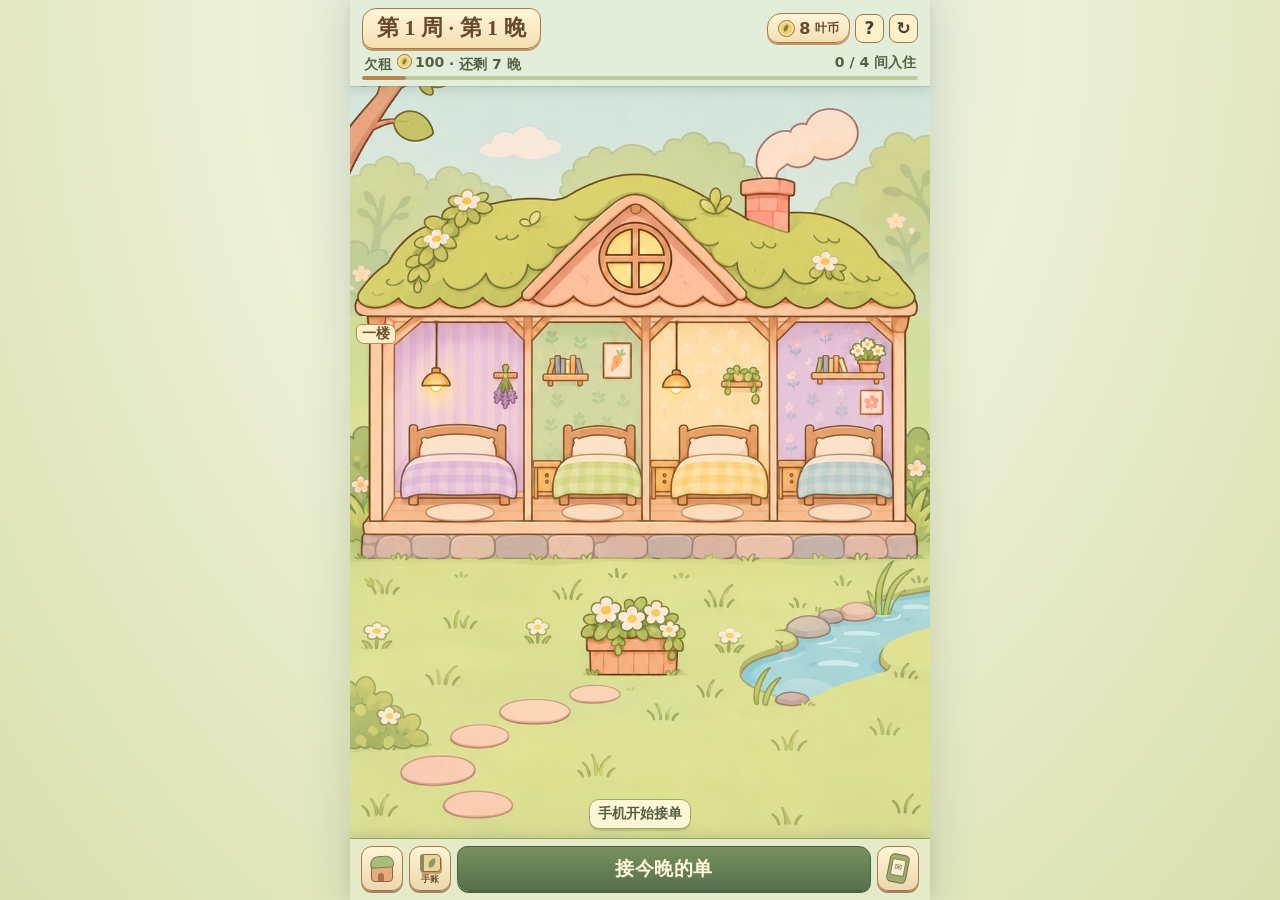
==== creek-inn/index.html @ f90b3cbb "Add playable Creek Inn to the game portfolio" ====
<!doctype html>
<html lang="zh-CN">
<head>
<meta charset="utf-8">
<meta name="viewport" content="width=device-width, initial-scale=1, viewport-fit=cover">
<meta name="theme-color" content="#e8edce">
<title>溪湾旅栈试玩</title>
<link rel="stylesheet" href="./inn.css">
<script src="./inn.js" defer></script>
</head>
<body>
<main id="game" class="game" aria-label="溪湾旅栈">
  <header class="hud">
    <div class="hud-main">
      <strong class="day" id="day"></strong>
      <div class="wallet" aria-label="钱包"><i class="leaf-coin" aria-hidden="true"></i><output id="wallet">0</output><small>叶币</small></div>
      <button class="mini-button" id="helpButton" aria-label="怎么玩">?</button>
      <button class="mini-button" id="restartButton" aria-label="新开一局">↻</button>
    </div>
    <div class="hud-strip">
      <span id="rent"></span>
      <span id="guests"></span>
    </div>
    <div class="rent-progress" role="progressbar" id="rentProgress" aria-label="本周房租进度"><i></i></div>
  </header>

  <div class="world">
    <div class="roof">
      <img src="./assets/cutaway/roof.jpg" alt="" draggable="false">
      <button class="wood expand-button" id="expandButton" hidden>扩建上一层</button>
    </div>
    <div id="floors" class="floors" aria-label="旅馆客房"></div>
    <div class="yard" aria-label="旅馆门前">
      <div class="queue" id="queue"></div>
      <div class="yard-status">
        <span id="leaving"></span>
        <button id="trailPrompt" class="trail-prompt" hidden></button>
      </div>
    </div>
  </div>

  <div class="dock">
    <section id="guestCard" class="guest-card" aria-labelledby="guestName" hidden>
      <div class="guest-card-head"><h2 id="guestName"></h2><span id="guestStay"></span><button id="guestClose" class="mini-button" aria-label="关闭住客信息">×</button></div>
      <ul id="guestRules" class="guest-rules" aria-label="住客本领"></ul>
      <p id="renewEffect" hidden></p>
      <div id="renewForecast" class="renew-forecast" hidden></div>
      <button class="wood" id="renew" hidden></button>
    </section>
    <div class="dock-actions">
      <button id="buildingButton" class="tool-button" aria-label="扩建旅馆"><span aria-hidden="true" class="house-icon"></span></button>
      <button id="journalButton" class="tool-button journal-entry" aria-label="旅客手账"><span aria-hidden="true" class="journal-icon"></span><small>手账</small></button>
      <button id="settle" class="wood primary settle"><span id="settleText">结算今晚</span><small id="expected"></small></button>
      <button id="phoneButton" class="tool-button" aria-label="打开手机"><span aria-hidden="true" class="phone-icon"></span></button>
    </div>
  </div>
  <div class="toast" id="toast" role="status" hidden></div>
</main>

<dialog id="phone" class="phone" aria-labelledby="phoneTitle">
  <img src="./assets/phone-frame.png" class="phone-frame" alt="" draggable="false">
  <div class="phone-screen">
    <header class="phone-head">
      <h2 id="phoneTitle">旅馆预约</h2>
      <button class="mini-button" id="phoneClose" aria-label="关闭手机">×</button>
    </header>
    <div class="order-summary"><p id="phoneForecast"></p><p id="phoneStay" hidden></p></div>
    <details class="phone-earnings" id="phoneEarnings" hidden>
      <summary><strong>今晚到账</strong><span id="phoneEarned"></span></summary>
      <ul id="phonePayouts" class="entries"></ul>
    </details>
    <div class="order-buttons" id="orderList"></div>
    <footer class="phone-foot">
      <p id="phoneEstimate" class="phone-estimate" role="status" hidden></p>
      <p id="phoneNote"></p>
      <button class="wood primary" id="phoneDone"></button>
    </footer>
  </div>
</dialog>

<dialog id="journal" class="paper journal" aria-labelledby="journalTitle">
  <div class="paper-inner">
    <h2 id="journalTitle">旅客手账</h2>
    <p id="journalEmpty">旅途中遇到的小故事，都会记在这里。</p>
    <ol id="journalPages" class="journal-pages" hidden></ol>
    <section id="birdGift" class="bird-gift" hidden aria-labelledby="birdGiftTitle">
      <h3 id="birdGiftTitle">候鸟周 · 迎宾香包</h3>
      <p id="birdGiftNote"></p>
      <button id="makeSachet" class="wood" type="button">缝一份迎宾香包</button>
    </section>
    <div class="dialog-actions"><form method="dialog"><button class="wood primary">回到旅馆</button></form></div>
  </div>
</dialog>

<dialog id="receipt" class="paper" aria-labelledby="receiptTitle">
  <div class="receipt-layout">
    <header class="receipt-head">
      <div class="receipt-heading"><h2 id="receiptTitle"></h2><p id="receiptIntro"></p></div>
      <div class="receipt-hero">
        <div class="receipt-coins" aria-hidden="true"><i class="leaf-coin"></i><i class="leaf-coin"></i><i class="leaf-coin"></i></div>
        <div class="receipt-earned"><span>今晚实收</span><p id="receiptTotal"></p></div>
        <div class="receipt-wallet"><span>钱包余额</span><p id="receiptWallet"></p></div>
      </div>
    </header>
    <div class="receipt-body">
      <section aria-labelledby="roomReceiptTitle">
        <h3 id="roomReceiptTitle">房费与小费</h3>
        <ul id="entries" class="entries"></ul>
      </section>
      <section id="receiptStories" hidden aria-labelledby="receiptStoriesTitle">
        <h3 id="receiptStoriesTitle">手账新记录</h3>
        <ol id="storyEntries" class="journal-pages"></ol>
      </section>
    </div>
    <footer class="receipt-foot">
      <p id="receiptNote"></p>
      <div class="dialog-actions">
        <button class="wood" id="receiptExpand" hidden></button>
        <button class="wood" id="receiptJournal" hidden>看旅客手账</button>
        <button class="wood primary" id="receiptNext"></button>
      </div>
    </footer>
  </div>
</dialog>

<dialog id="build" class="paper" aria-labelledby="buildTitle">
  <div class="paper-inner">
    <h2 id="buildTitle">旅馆布置与扩建</h2>
    <section class="build-section" aria-labelledby="viewRoomTitle">
      <div class="build-preview"><span aria-hidden="true" class="view-icon"></span><h3 id="viewRoomTitle">布置观景房</h3></div>
      <p id="viewRoomStatus"></p>
      <div id="viewRoomPicker" class="view-room-picker">
        <label for="viewRoomSelect">选择客房</label>
        <select id="viewRoomSelect"></select>
      </div>
      <button class="wood" id="viewRoomConfirm"></button>
    </section>
    <section class="build-section" aria-labelledby="buildFloors">
      <div class="build-preview"><span aria-hidden="true" class="house-icon"></span><h3 id="buildFloors"></h3></div>
      <p id="buildRule"></p>
      <p id="buildRent"></p>
      <button class="wood" id="buildConfirm"></button>
    </section>
    <div class="dialog-actions">
      <form method="dialog"><button class="wood primary">回到旅馆</button></form>
    </div>
  </div>
</dialog>

<dialog id="help" class="paper" aria-labelledby="helpTitle">
  <div class="paper-inner">
    <h2 id="helpTitle">开店指南</h2>
    <ol>
      <li>在手机挑选订单。确认后，客人会从门口自动入住。</li>
      <li>点动物看本领。每天可请一位到期的客人多留一晚，每位客人只能续住一次。续住会延后退房奖励，也会占一间房。</li>
      <li>结算后查看明晚订单，关手机就进入下一天。每七晚交房租，交清后可以扩建。新增楼层从可接客的第一晚起，每层每晚多收 5 叶币。</li>
    </ol>
    <div class="dialog-actions"><form method="dialog"><button class="wood primary">回到旅馆</button></form></div>
  </div>
</dialog>

<dialog id="restart" class="paper" aria-labelledby="restartTitle">
  <div class="paper-inner">
    <h2 id="restartTitle">新开一局？</h2>
    <p>会从第一周的四间房重新开始。</p>
    <div class="dialog-actions">
      <form method="dialog"><button class="wood">继续这一局</button></form>
      <button class="wood primary" id="restartConfirm">重新开张</button>
    </div>
  </div>
</dialog>
</body>
</html>
---- creek-inn/inn.css ----
:root {
  color-scheme: light;
  --ink:#483b30;
  --cream:#fff5d8;
  --paper:#fff7e4;
  --edge:#ab7846;
  --olive:#506343;
  --serif:"Songti SC","STSong","Noto Serif CJK SC",serif;
  font-family:"PingFang SC","Microsoft YaHei",system-ui,sans-serif;
  color:var(--ink);
  background:#ebeccf;
}
* { box-sizing:border-box; }
body { margin:0; background:radial-gradient(ellipse at top,#dcebed 5%,#edf0d5 44%,#d9dfae 100%); }
[hidden] { display:none !important; }
h2,p { margin:0; }
button { color:inherit; font:inherit; cursor:pointer; touch-action:manipulation; }
button:disabled { cursor:default; }
button:focus-visible { outline:3px solid #a55b40; outline-offset:2px; }
img { display:block; user-select:none; }
.game {
  position:relative; isolation:isolate; container-type:inline-size;
  width:min(100%,580px); min-height:100dvh; margin:auto; background:#dce7c4;
  display:flex; flex-direction:column;
  box-shadow:0 0 44px #46563232;
}
.hud {
  position:sticky; z-index:8; top:0;
  padding:max(8px,env(safe-area-inset-top)) 12px 6px; background:#e2eedbf5;
  box-shadow:0 1px #78947759,0 5px 9px #52674a23; backdrop-filter:blur(8px);
}
.hud-main { display:flex; justify-content:space-between; gap:5px; align-items:center; }
.day,.wallet {
  border:1.5px solid var(--edge); border-radius:14px 11px 14px 11px; padding:.28em .64em;
  background:linear-gradient(#fff6d9,#f5dfb2); box-shadow:0 2px #c19862;
  white-space:nowrap; color:#68492c;
}
.day { font:900 clamp(14px,4.2cqw,22px)/1.2 var(--serif); }
.wallet { display:inline-flex; align-items:center; gap:.27em; font-weight:800; margin-left:auto; font-variant-numeric:tabular-nums; }
.wallet small { font-size:.72em; }
.leaf-coin { display:inline-block; flex:none; width:1.05em; height:1.05em; border:1px solid #a6742c; border-radius:50%; background:#f4cb69; box-shadow:inset 0 0 0 2px #f9e1a4; position:relative; }
.leaf-coin::after { content:""; position:absolute; inset:29%; border-radius:100% 10%; background:#6f874c; rotate:-18deg; }
.mini-button {
  display:grid; place-items:center; width:29px; min-height:29px; padding:0; border:1px solid #9c784f; border-radius:8px;
  background:#fff0ca; font-size:17px; font-weight:800;
}
.hud-strip { display:flex; justify-content:space-between; flex-wrap:wrap; gap:2px 6px; padding:5px 2px 2px; font-size:clamp(10px,3.1cqw,14px); color:#526344; font-weight:680; }
.hud-strip .urgent { color:#a14c34; }
.rent-progress { height:4px; border-radius:3px; background:#becb9e; overflow:hidden; }
.rent-progress i { display:block; height:100%; border-radius:inherit; background:#b88651; transition:width .23s; }
.rent-progress.met i { background:#73925d; }

.world { position:relative; flex:1; display:flex; flex-direction:column; background:#dfeacb; }
.roof { position:relative; }
.roof img,.floor img.floor-art { width:100%; }
.floor { position:relative; scroll-margin:92px 0 95px; }
.floor.new { animation:new-floor .75s ease-out; }
@keyframes new-floor { from { opacity:.35; transform:translateY(14px) scale(.98); } }
.floor-tag {
  position:absolute; z-index:3; top:3.7%; left:1.1%; display:inline-flex; gap:3px; align-items:center; pointer-events:none;
  border:1px solid #b78c5d; border-radius:5px 8px 5px 8px; padding:1px 5px; color:#6d5131;
  background:#fff0ca; font:800 clamp(10px,2.8cqw,14px)/1.18 var(--serif);
}
.floor-tag b { font:750 .82em/1.1 system-ui,sans-serif; color:#965938; }
.floor-rooms {
  position:absolute; inset:1.2% 5.4% 6.55% 4.15%; display:grid;
  grid-template-columns:minmax(0,238fr) minmax(0,201fr) minmax(0,200fr) minmax(0,212fr);
}
.ground-floor .floor-rooms {
  inset:1.2% 5.4% .65% 4.75%;
  grid-template-columns:minmax(0,243fr) minmax(0,193fr) minmax(0,206fr) minmax(0,204fr);
}
.room {
  position:relative; display:grid; align-items:end; min-width:0; border:0; background:transparent;
  padding:0; isolation:isolate; border-radius:9px; min-height:0;
}
button.room:hover .pet-pose { filter:brightness(1.045) drop-shadow(0 2px 1px #573f2d46); }
button.room[aria-pressed="true"] { z-index:4; box-shadow:inset 0 0 0 2px #f9d760,0 0 0 1px #ac7543; }
.animal {
  position:absolute; left:4%; bottom:5%; width:92%; height:65%; object-fit:contain; object-position:center bottom;
  pointer-events:none; filter:drop-shadow(0 2px 1px #573f2d31); transform-origin:center bottom;
}
.animal-stage {
  position:absolute; z-index:1; inset:31% 4% 0; overflow:hidden; contain:paint; pointer-events:none;
  --east:1; --west:-1; --step:.42s; --rise:0px;
}
.animal-stage[data-kind="duck"] { --east:-1; --west:1; }
.animal-stage.flyer { --rise:clamp(12px,4cqw,23px); }
.animal-stage:is([data-kind="bee"],[data-kind="butterfly"],[data-kind="firefly"]) { --step:.32s; }
.pet-track {
  position:absolute; inset:0; transform:translateX(21%);
}
.pet-turn {
  position:absolute; left:5%; bottom:calc(1px + var(--rise)); width:50%; height:calc(89% - var(--rise)); transform-origin:center bottom;
}
.pet-shadow {
  position:absolute; left:11%; bottom:0; width:38%; height:clamp(4px,1.5cqw,9px); border-radius:50%;
  background:radial-gradient(ellipse,#8959366b,transparent 72%);
}
.flyer .pet-shadow { opacity:.54; scale:.86 1; }
.pet-turn[data-facing="east"] { scale:var(--east) 1; }
.pet-turn[data-facing="west"] { scale:var(--west) 1; }
.pet-idle,.pet-walk { position:absolute; inset:0; transform-origin:center bottom; }
.pet-idle { animation:breathing 2.7s ease-in-out infinite; }
.flyer .pet-idle { animation:hover-idle 1.9s ease-in-out infinite; }
.pet-walk { visibility:hidden; }
.walking .pet-idle { opacity:0; }
.walking .pet-walk { visibility:visible; animation:footstep var(--step) ease-in-out infinite; }
.flyer.walking .pet-walk { animation:wing-beat var(--step) ease-in-out infinite; }
.pet-walk.bird-gait {
  inset:auto 0 0; width:100%; aspect-ratio:4/5;
  --gait:.62s; --stride:clamp(3px,1.05cqw,7px); --lift:clamp(3px,1.08cqw,6px);
  --front:var(--stride); --back:calc(-1 * var(--stride));
}
.bird-gait.duck-gait {
  --stride:clamp(2px,.8cqw,5px);
  --front:calc(-1 * var(--stride)); --back:var(--stride);
  --far-hip:32%; --near-hip:67%; --leg-width:23%; --leg-height:19%; --body-base:13%;
}
.bird-gait.heron-gait {
  --gait:.68s; --far-hip:42%; --near-hip:60%; --leg-width:26%; --leg-height:28%; --body-base:19%;
}
.walking .bird-gait { animation:none; }
.bird-torso {
  position:absolute; z-index:2; left:0; bottom:var(--body-base); width:100%; height:calc(100% - var(--body-base));
  object-fit:contain; object-position:center bottom; filter:drop-shadow(0 1px 1px #573f2d25);
}
.bird-leg {
  position:absolute; z-index:1; left:var(--hip); bottom:0;
  width:var(--leg-width); height:var(--leg-height); margin-left:calc(-.5 * var(--leg-width));
  transform-origin:center bottom;
}
.bird-leg.far { --hip:var(--far-hip); filter:brightness(.89) saturate(.85); }
.bird-leg.near { --hip:var(--near-hip); }
.bird-shin,.bird-foot { position:absolute; display:block; border:1px solid #8b552a; background:#f4b957; }
.bird-shin { left:34%; bottom:25%; width:39%; height:71%; border-radius:30%; }
.bird-foot { bottom:0; left:0; width:100%; height:69%; border-radius:51% 38% 49% 48%; }
.duck-gait .bird-foot { rotate:-9deg; box-shadow:inset 1px 1px #ffd078; }
.heron-gait .bird-shin {
  left:45%; bottom:13%; width:24%; min-width:1.5px; height:90%; border-color:#67432f; background:#9c6b4b; transform:skewX(-7deg);
}
.heron-gait .bird-foot {
  left:26%; width:75%; height:23%; background:#956443; border-color:#67432f;
  border-radius:80% 40% 42% 43%; box-shadow:inset 1px 0 #be8a63;
}
.walking .bird-leg { animation:bird-step var(--gait) linear infinite; }
.walking .bird-leg.far { animation-delay:calc(-.5 * var(--gait)); }
.walking .bird-torso { animation:bird-bob calc(.5 * var(--gait)) ease-in-out infinite; }
@keyframes bird-step {
  0%,100% { translate:var(--front) 0; }
  55% { translate:var(--back) 0; }
  68% { translate:var(--back) calc(-.7 * var(--lift)); }
  80% { translate:0 calc(-1 * var(--lift)); }
  94% { translate:var(--front) calc(-.3 * var(--lift)); }
}
@keyframes bird-bob {
  0%,100% { transform:translateY(.35px) rotate(-1deg); }
  50% { transform:translateY(-.7px) rotate(1deg); }
}
.pet-pose {
  position:absolute; inset:0; width:100%; height:100%; object-fit:contain; object-position:center bottom;
  filter:drop-shadow(0 2px 1px #573f2d35);
}
.pose-b { opacity:0; }
.walking .pose-a { animation:step-a var(--step) steps(1,end) infinite; }
.walking .pose-b { animation:step-b var(--step) steps(1,end) infinite; }
@keyframes breathing {
  0%,100% { transform:scale(1,.98); }
  48% { transform:rotate(1.6deg) scale(.97,1.05); }
}
@keyframes footstep {
  0%,100% { transform:scale(1,.98) rotate(-2deg); }
  25%,75% { transform:scale(.98,1.04) rotate(1.5deg); }
  50% { transform:scale(1.01,.99) rotate(2deg); }
}
@keyframes hover-idle {
  0%,100% { transform:translateY(1px) scale(1,.98); }
  45% { transform:translateY(-5px) rotate(2deg); }
}
@keyframes wing-beat {
  0%,100% { transform:translateY(2px) rotate(-2deg); }
  50% { transform:translateY(-4px) rotate(2deg) scale(.98,1.04); }
}
@keyframes step-a { 0%,100% { opacity:1; } 50% { opacity:0; } }
@keyframes step-b { 0%,100% { opacity:0; } 50% { opacity:1; } }
.badge {
  position:absolute; top:14%; left:50%; translate:-50% 0; z-index:1;
  border:1px solid #c29c68; border-radius:9px; padding:.16em .42em; background:#fff4d5;
  color:#5e472f; font-size:clamp(8px,2.5cqw,13px); font-weight:720; white-space:nowrap;
}
.badge.leaving { background:#ffdfaa; color:#8b512e; border-color:#bd9059; }
.badge.renewed { background:#e4ecc4; border-color:#94a66d; color:#476148; }
.wish {
  position:absolute; bottom:83%; left:50%; translate:-50% 0; z-index:3;
  max-width:min(160%,125px); width:max-content; margin:0; padding:4px 6px;
  border:1px solid #ad824e; border-radius:8px; color:#5d4a34; background:#fff6d9;
  box-shadow:0 2px #be99648a; text-align:center; font-size:clamp(8px,2.65cqw,13px); font-weight:740;
}
.room:first-child .wish { translate:-35% 0; }
.room:last-child .wish { translate:-65% 0; }
.wish::after { content:""; position:absolute; left:48%; bottom:-4px; width:6px; height:6px; background:inherit; border-right:1px solid #ad824e; border-bottom:1px solid #ad824e; rotate:45deg; }
.expand-button { position:absolute; bottom:7%; right:5%; z-index:2; background:#e9efc2 !important; }
.yard {
  position:relative; display:flex; align-items:center; justify-content:flex-end; flex-direction:column;
  flex:1; min-height:max(158px,41cqw); padding:34px 5% 9px;
  background:#dce5b9 url("./assets/cutaway/yard.jpg") center top/100% 100% no-repeat;
}
.queue { display:grid; grid-template-columns:repeat(4,minmax(0,1fr)); gap:1px; width:min(85%,410px); min-height:15px; align-content:end; margin-right:auto; }
.waiter { position:relative; min-width:0; border:0; padding:0; background:transparent; height:clamp(51px,14cqw,85px); border-radius:8px; z-index:2; }
.waiter[aria-pressed="true"] { z-index:3; background:#fff2bc4d; }
.waiter .animal { height:87%; left:5%; bottom:14%; width:90%; }
.waiter .wish { bottom:94%; max-width:min(160%,125px); }
.queue-name {
  position:absolute; bottom:0; left:50%; translate:-50% 0; background:#fff5d6f2;
  padding:1px 4px; border-radius:5px; white-space:nowrap; font-size:clamp(8px,2.3cqw,12px); line-height:1.2; color:#5d5237;
}
.yard-status {
  display:flex; align-items:center; justify-content:center; flex-wrap:wrap; gap:.2em .55em; padding:.36em .58em;
  color:#526041; background:#fff7daf5; border:1px solid #a2a666; border-radius:10px; box-shadow:0 2px #7b8a5c4a;
  font-size:clamp(10px,2.9cqw,14px); font-weight:630; white-space:nowrap;
}
.dock {
  position:sticky; z-index:7; bottom:0; margin-top:auto;
  padding:7px 11px max(9px,env(safe-area-inset-bottom));
  background:#e5ebc8f5; border-top:1px solid #93a267;
  box-shadow:0 -4px 11px #53634b24; backdrop-filter:blur(8px);
}
.dock-actions { display:grid; grid-template-columns:42px 42px minmax(0,1fr) 42px; gap:6px; align-items:stretch; }
.wood {
  border:1.5px solid #a27545; border-radius:10px 12px 10px 12px; padding:.37em .61em;
  background:linear-gradient(#fff3d0,#eed1a1); box-shadow:0 2px #c29a64;
  color:#644629; font-size:clamp(11px,3.35cqw,16px); font-weight:780;
}
.wood:enabled:hover,.mini-button:enabled:hover { filter:brightness(1.055); }
.wood:disabled { opacity:.62; box-shadow:none; }
.wood.primary { color:#fff8dc; border-color:#4a613e; background:linear-gradient(#78915d,#56724d); box-shadow:0 2px #4b6443; }
.settle { min-height:45px; display:grid; place-content:center; font-family:var(--serif); font-size:clamp(14px,4.2cqw,19px); letter-spacing:.03em; }
.settle small { font:700 clamp(9px,2.7cqw,12px) / 1.28 system-ui,sans-serif; }
.tool-button {
  display:grid; place-items:center; min-height:42px; background:linear-gradient(#fff5d6,#eed7ad); border:1.5px solid #a47c54; border-radius:11px;
  box-shadow:0 2px #a68057;
}
.phone-icon { position:relative; width:20px; height:29px; border:1.7px solid #6d7545; border-radius:5px; background:#9fac6d; rotate:11deg; }
.phone-icon::before { content:""; position:absolute; inset:4px 2px 6px; border:1px solid #7b8452; border-radius:2px; background:#faf0d0; }
.phone-icon::after { content:"✉"; position:absolute; inset:7px 0 auto; color:#756447; font-size:9px; }
.house-icon { display:block; width:22px; height:21px; position:relative; border:1.6px solid #946341; border-radius:4px; background:#e5ad7f; margin-top:5px; }
.house-icon::before { content:""; position:absolute; top:-6px; left:-2px; width:22px; height:10px; border:1px solid #738454; border-radius:9px 9px 4px 4px; background:#a9be75; rotate:-4deg; }
.house-icon::after { content:""; position:absolute; width:6px; height:8px; background:#a8724c; bottom:0; left:6px; border-radius:4px 4px 0 0; }
.guest-card { margin-bottom:7px; padding:8px 9px 9px; border:1px solid #b79860; border-radius:11px 15px 11px 15px; background:#fff6da; box-shadow:0 2px 4px #7867472e; }
.guest-card-head { display:flex; align-items:center; gap:8px; }
.guest-card-head h2 { font:850 17px/1.1 var(--serif); }
.guest-card-head span { color:#866247; font-size:11px; }
.guest-card-head .mini-button { margin-left:auto; min-height:23px; width:23px; }
.guest-card p { color:#625538; font-size:12px; line-height:1.4; }
.guest-rules { display:grid; gap:4px; list-style:none; margin:6px 0 0; padding:0; }
.guest-rules li {
  display:grid; grid-template-columns:auto minmax(0,1fr) auto; gap:5px; align-items:center;
  padding:3px 5px; border:1px solid #dccea8; border-radius:6px; background:#fffbee;
  color:#665335; font-size:12px; line-height:1.3;
}
.rule-trigger { border-radius:4px; padding:2px 4px; color:#596a41; background:#e8edca; white-space:nowrap; font-size:.92em; }
.resource-value { display:inline-flex; gap:.24em; align-items:center; white-space:nowrap; color:inherit; font-variant-numeric:tabular-nums; }
.resource-value i { flex:none; }
.guest-rules .resource-value { font-weight:800; color:#72502c; }
.paid-rule .rule-payout { display:grid; justify-items:end; white-space:nowrap; }
.rule-payout small { color:#755539; font-size:.86em; }
#renewEffect { margin-top:4px; color:#88603a; }
.guest-card .wood { margin-top:6px; }
.toast {
  position:fixed; z-index:12; bottom:calc(74px + env(safe-area-inset-bottom)); left:50%; translate:-50% 0; width:max-content; max-width:calc(100% - 32px);
  padding:.38em .77em; border:1px solid #a1763f; border-radius:12px;
  color:#5e482a; background:#fff0aa; box-shadow:0 3px #b18b52; font-weight:800; font-size:13px;
  pointer-events:none; animation:toast-in .25s ease-out;
}
@keyframes toast-in { from { opacity:0; transform:translateY(12px); } }
.game:has(.guest-card:not([hidden])) .toast { display:none; }

dialog { color:var(--ink); border:0; padding:0; }
dialog::backdrop { background:#293b3385; }
.paper { width:min(424px,calc(100vw - 24px)); max-height:calc(100dvh - 26px); border:2px solid #b58b55; border-radius:15px 21px 15px 21px; background:#fff4d7; box-shadow:0 4px #8b6c46,0 14px 35px #2f372f58; }
.paper-inner { padding:15px 14px; }
.paper h2,.phone h2 { font:900 21px/1.2 var(--serif); color:#5b613b; }
.paper p,.paper li { color:#655537; font-size:13px; line-height:1.5; }
.paper p { margin-top:5px; }
.paper ol { padding-left:23px; }
.paper li + li { margin-top:5px; }
.dialog-actions { display:flex; justify-content:flex-end; gap:7px; flex-wrap:wrap; margin-top:14px; }
.paper .wood,.phone .wood { font-size:13px; }
#receipt { overflow:hidden; }
.receipt-layout {
  display:grid; grid-template-rows:auto minmax(0,1fr) auto; max-height:calc(100dvh - 30px);
}
.receipt-head { padding:13px 13px 0; }
.receipt-heading { display:flex; justify-content:space-between; align-items:center; gap:7px; }
.receipt-heading #receiptIntro {
  flex:none; margin:0; padding:2px 7px; border-radius:99px;
  border:1px solid #c7c697; background:#eae9c5; font-size:11px; color:#586641;
}
.receipt-hero {
  position:relative; isolation:isolate; display:flex; align-items:center; gap:9px; min-height:81px;
  margin:8px 0 2px; padding:9px 10px; border:1px solid #cba357; border-radius:12px;
  background:radial-gradient(ellipse at 14% 35%,#fff8d8,transparent 56%),linear-gradient(104deg,#fff0b9,#f1d797);
}
.receipt-coins { position:relative; flex:none; width:43px; height:42px; }
.receipt-coins i { position:absolute; font-size:25px; box-shadow:inset 0 0 0 3px #ffe8ad,0 2px #b8843c; }
.receipt-coins i:nth-child(1) { left:1px; bottom:2px; rotate:-21deg; }
.receipt-coins i:nth-child(2) { right:1px; top:1px; rotate:19deg; filter:brightness(1.08); }
.receipt-coins i:nth-child(3) { right:0; bottom:3px; rotate:9deg; }
.receipt-coins::before,.receipt-coins::after {
  content:""; position:absolute; z-index:1; width:5px; height:5px; rotate:45deg; border-radius:1px;
  background:#fff8d2; box-shadow:0 0 0 1px #cfac64;
}
.receipt-coins::before { left:2px; top:6px; }
.receipt-coins::after { right:0; bottom:0; }
#receipt[open] .receipt-coins { animation:reward-coins .55s ease-out both; }
@keyframes reward-coins { from { opacity:.4; transform:translateY(7px) scale(.76) rotate(-10deg); } 67% { transform:translateY(-2px) scale(1.06); } }
.receipt-earned,.receipt-wallet { display:grid; gap:3px; color:#765532; font-weight:720; font-size:11px; }
.receipt-wallet { margin-left:auto; padding-left:8px; border-left:1px solid #bd914e70; }
.receipt-hero p { margin:0; line-height:1; white-space:nowrap; }
#receiptTotal { color:#724819; font-weight:900; font-size:clamp(22px,6.5vw,31px); }
#receiptTotal .leaf-coin { font-size:.57em; }
#receiptWallet { color:#684b29; font-weight:800; font-size:12px; }
.receipt-body { overflow:auto; overscroll-behavior:contain; min-height:0; padding:6px 13px 8px; }
.receipt-body section + section { margin-top:9px; }
.receipt-body h3 {
  display:flex; align-items:center; gap:6px; margin:8px 0 5px; color:#5d643d; font-size:13px; font-weight:820;
}
.receipt-body h3 small { font-size:10px; color:#807650; font-weight:600; }
.entries { display:grid; gap:4px; list-style:none; margin:0; padding:0; }
.entries li { display:flex; align-items:center; gap:7px; min-height:31px; padding:3px 6px; border-radius:7px; background:#faebc3; }
.entries li + li { margin:0; }
.entries .entry-name { min-width:0; flex:1; }
.entries .resource-value { flex:none; font-weight:830; color:#775326; white-space:nowrap; }
.receipt-avatar,.receipt-room-icon {
  width:27px; height:27px; flex:none; object-fit:contain;
}
.receipt-room-icon { display:grid; place-items:center; }
.receipt-room-icon .house-icon { scale:.78; margin:0; }
.receipt-foot { padding:7px 13px 10px; border-top:1px solid #d6bc87; background:#fff1cc; }
.receipt-foot #receiptNote { margin:0; color:#655535; }
.receipt-foot .dialog-actions { margin-top:6px; }
.receipt-foot #receiptNext { flex:1; min-height:35px; }
.build-preview { display:flex; align-items:center; gap:9px; margin-top:9px; color:#5c6142; }
.build-preview .house-icon { width:25px; }
.phone {
  width:min(378px,calc(100vw - 10px),46dvh); aspect-ratio:.499;
  overflow:visible; background:transparent; max-width:none; max-height:none;
}
.phone-frame { position:absolute; inset:0; width:100%; height:100%; filter:drop-shadow(0 7px 10px #24321d52); pointer-events:none; }
.phone-screen {
  position:absolute; inset:8.55% 8.85% 8.5% 8.45%; border-radius:8% / 4%; overflow:hidden;
  display:flex; flex-direction:column; background:#f8f1d8;
}
.phone-head { display:flex; align-items:center; justify-content:space-between; gap:5px; padding:7px 9px; background:#dce8ba; border-bottom:1px solid #b6c58d; }
.phone-head .mini-button { width:25px; min-height:25px; }
.order-summary { margin:6px 8px 0; padding:5px 6px; border:1px solid #d4c990; border-radius:8px; background:#eee9c8; color:#53583a; font-size:11px; line-height:1.43; }
.phone-earnings { flex:none; margin:5px 8px 0; border:1px solid #c89c51; border-radius:8px; background:#ffedb3; color:#764b24; }
.phone-earnings summary { display:flex; justify-content:space-between; align-items:center; gap:6px; cursor:pointer; padding:4px 6px; font-size:12px; }
.phone-earnings summary::after { content:""; width:6px; height:6px; border-right:1.5px solid currentColor; border-bottom:1.5px solid currentColor; rotate:45deg; }
.phone-earnings[open] summary::after { rotate:225deg; }
#phoneEarned { margin-left:auto; font-weight:850; }
.phone[open] #phoneEarned { animation:reward-coins .45s ease-out both; }
.phone-earnings .entries { max-height:118px; overflow:auto; margin:0 4px 4px; }
.phone-earnings .entries li { min-height:24px; padding:1px 4px; }
.phone-earnings .entries .entry-name { font-size:10px; }
.phone-earnings .entries .resource-value { font-size:10px; }
.phone-earnings .receipt-avatar,.phone-earnings .receipt-room-icon { width:22px; height:22px; }
.order-buttons { min-height:0; overflow:auto; display:grid; align-content:start; gap:4px; padding:6px 8px; }
.order {
  display:grid; grid-template-columns:33px minmax(0,1fr) auto; gap:5px; align-items:center;
  padding:4px; border:1px solid #dad0a8; border-radius:8px; background:#fff9e7;
}
.order.accepted { background:#e9efc8; border-color:#a7af77; }
.order img { width:32px; height:39px; object-fit:contain; }
.order strong { display:block; font-size:12px; }
.order-source {
  display:inline-block; margin-top:2px; padding:1px 4px; border-radius:4px;
  color:#4f6546; background:#e7ecc9; font-size:10px; font-weight:750;
}
.order p { font-size:10px; line-height:1.25; color:#654f38; }
.order .order-action { margin:0; min-width:38px; font-size:10px; padding:3px 4px; border-width:1px; }
.order-rules { grid-column:1 / -1; margin:0; }
.order-rules li { font-size:11px; padding:2px 3px; gap:4px; border-color:#e3cc90; background:#fff0c7; }
.order-rules .rule-trigger { padding:1px 3px; }
.phone-foot { margin-top:auto; padding:6px 8px 7px; border-top:1px solid #d9d0a9; background:#f4edd0; }
.phone-foot p { margin:0 0 4px; font-size:10px; line-height:1.3; color:#68513b; }
.phone-foot .phone-estimate { display:flex; flex-wrap:wrap; align-items:center; gap:3px 5px; color:#496344; font-size:12px; font-weight:800; }
.estimate-bonus { display:inline-flex; align-items:center; gap:3px; margin-left:auto; padding:2px 4px; border-radius:5px; background:#e6eac6; font-size:10px; }
.phone-foot .wood { width:100%; }
@media (max-height:590px) {
  .phone { width:min(330px,calc(100vw - 16px)); height:min(590px,calc(100dvh - 16px)); aspect-ratio:auto; }
}
@media (prefers-reduced-motion:reduce) { *,*::before,*::after { animation:none !important; transition:none !important; scroll-behavior:auto !important; } }
.trail-prompt {
  border:0; border-left:1px solid #a9ac79; padding:0 0 0 7px;
  background:transparent; color:#466844; font-weight:800;
}
.journal-entry { align-content:center; gap:3px; color:#6f543a; }
.journal-entry small { font-size:9px; line-height:1; font-weight:750; }
.journal-icon {
  display:block; width:21px; height:18px; position:relative; border:1.5px solid #8b6947; border-left:4px solid #84905b;
  border-radius:3px 5px 4px 3px; background:#eed399; box-shadow:1px 2px #c69f67;
}
.journal-icon::after { content:""; position:absolute; left:26%; top:29%; width:48%; aspect-ratio:1; border-radius:85% 12%; background:#859d62; rotate:-16deg; }
.view-room { box-shadow:inset 0 0 0 1.5px #83a69a; }
.view-room .badge { top:1%; }
.view-room:first-child .badge { left:auto; right:5%; translate:none; }
.floor:not(.ground-floor) .view-room:is(:nth-child(2),:nth-child(4)) .badge { left:5%; translate:none; }
.room-window {
  position:absolute; left:var(--window-x,54%); top:var(--window-y,17%); translate:-50% 0;
  width:var(--window-width,28%); aspect-ratio:.86; pointer-events:none;
  border:clamp(2px,.57cqw,3.5px) solid #8e5e3f; border-radius:45% 45% 13% 13% / 34% 34% 10% 10%;
  background:
    radial-gradient(circle at 72% 24%,#fff0ab 0 8%,transparent 9%),
    radial-gradient(ellipse at 23% 104%,#7d9d6c 0 35%,transparent 36%),
    radial-gradient(ellipse at 86% 110%,#a6ba7f 0 51%,transparent 52%),
    linear-gradient(#a6cfc5,#e3ead0);
  box-shadow:inset 0 0 0 1px #f8d197,0 2px 0 #9b653f58;
}
.room-window::before {
  content:""; position:absolute; inset:4% 4% 2%;
  background:linear-gradient(90deg,transparent 45%,#a97146 45% 56%,transparent 56%),
    linear-gradient(0deg,transparent 48%,#a97146 48% 55%,transparent 55%);
}
.room-window::after {
  content:""; position:absolute; inset:auto -14% -7%; height:10%;
  border:1px solid #89583a; border-radius:2px; background:#edba80;
}
.room:nth-child(1) { --window-x:24%; --window-y:21%; --window-width:25%; }
.room:nth-child(2) { --window-x:76%; --window-y:11%; --window-width:30%; }
.room:nth-child(4) { --window-x:75%; --window-y:12%; --window-width:29%; }
.ground-floor .room:nth-child(1) { --window-x:61%; --window-y:16%; --window-width:24%; }
.ground-floor .room:nth-child(2) { --window-x:56%; --window-y:34%; --window-width:25%; }
.ground-floor .room:nth-child(3) { --window-x:47%; --window-y:17%; --window-width:24%; }
.ground-floor .room:nth-child(4) { --window-x:41%; --window-y:34%; --window-width:22%; }
.view-tag {
  position:absolute; inset:auto 5% 5% auto; z-index:1; padding:1px 4px;
  border:1px solid #809e98; border-radius:5px; background:#e3f1d9; color:#456d62;
  font-size:clamp(8px,2.4cqw,12px); font-weight:800;
}
.view-icon {
  display:inline-block; position:relative; width:23px; height:22px; flex:none;
  border:2px solid #a27651; border-radius:7px 7px 4px 4px;
  background:linear-gradient(#b8dcd2 50%,#a9c183 51%); box-shadow:0 2px #b38b64;
}
.view-icon::before,.view-icon::after { content:""; position:absolute; background:#a27651; }
.view-icon::before { inset:0 44%; }
.view-icon::after { inset:46% 0; }
.journal-pages {
  display:grid; gap:6px; margin:8px 0 0; padding:0; list-style:none;
}
.journal-page {
  display:grid; grid-template-columns:38px minmax(0,1fr) auto; align-items:center; gap:7px;
  padding:6px 7px; border:1px solid #d7bc86; border-radius:10px; background:#fbefd1;
}
.journal-page.recorded { border-color:#aeba88; background:#eef0d0; }
.journal-page .view-icon { margin:auto; }
.journal-avatar { display:block; width:38px; height:38px; object-fit:contain; }
.journal-page strong { color:#585d3d; font-size:13px; }
.journal-page p { margin:2px 0 0; color:#665538; font-size:11px; line-height:1.45; }
.journal-status { color:#75633c; font-size:10px; white-space:nowrap; }
.recorded .journal-status { color:#436744; font-weight:750; }
.bird-gift {
  margin-top:10px; padding:7px 8px; border:1px solid #a9ba91; border-radius:9px; background:#e8efce;
}
.bird-gift h3,.build-preview h3 { margin:0; color:#4d6346; font-size:14px; }
.bird-gift .wood,.build-section .wood { margin-top:6px; }
.build-section + .build-section { border-top:1px solid #d3ba8a; padding-top:7px; margin-top:11px; }
.view-room-picker { display:flex; align-items:center; flex-wrap:wrap; gap:6px; margin-top:7px; font-size:12px; }
.view-room-picker select {
  max-width:100%; padding:4px; color:var(--ink); background:#fff9df; border:1px solid #af8b5d; border-radius:5px; font:inherit;
}
.order-portraits { position:relative; display:grid; min-width:0; justify-items:center; align-items:center; }
.themed-order { border-color:#a6b886; background:#edf1d3; }
.themed-order .order-portraits { align-items:end; grid-template-columns:17px 17px; }
.themed-order .order-portraits img { width:22px; height:32px; }
.themed-order .themed-description,.themed-order .booking-restriction { grid-column:1/-1; padding:0 2px; }
.themed-order .booking-restriction { color:#456149; font-weight:750; }
.themed-order .booking-restriction.blocked { color:#8b462a; }
#phoneStay { margin-top:2px; color:#655d42; }
.renew-forecast {
  display:grid; grid-template-columns:repeat(2,minmax(0,1fr)); gap:4px; margin-top:4px;
}
.renew-choice { padding:4px 5px; border-radius:5px; background:#f3e8bf; }
.renew-choice strong { color:#566041; font-size:11px; }
.renew-choice p,.renew-forecast p { font-size:10px; }
.renew-forecast .forecast-warn {
  grid-column:1/-1; padding:3px 5px; border-radius:5px; background:#f5dfb5; color:#86532e;
}
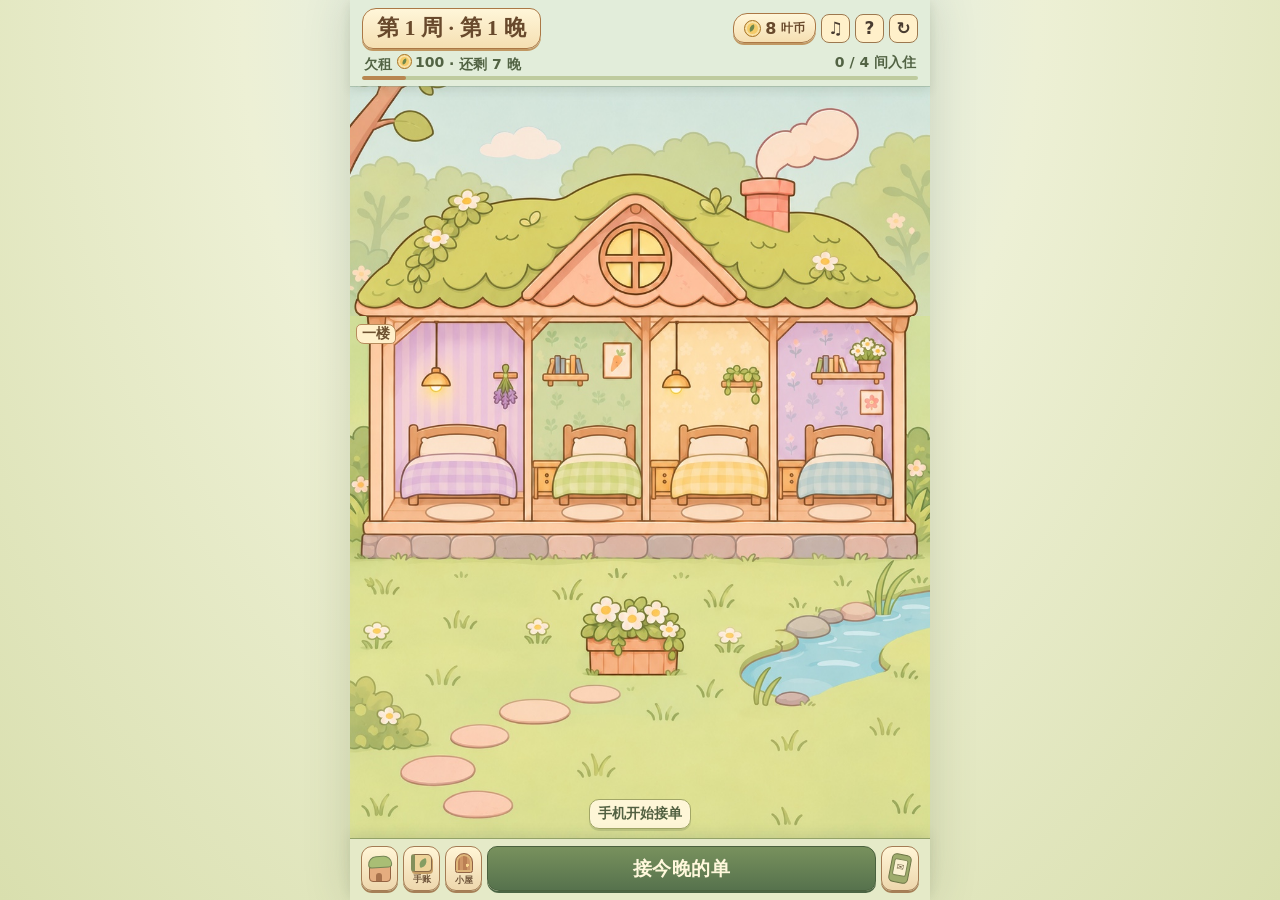
==== commit 60106708: "Add room preferences, bell transitions, and gifts from returning guests" ====
--- a/creek-inn/index.html
+++ b/creek-inn/index.html
@@ -5,8 +5,9 @@
 <meta name="viewport" content="width=device-width, initial-scale=1, viewport-fit=cover">
 <meta name="theme-color" content="#e8edce">
 <title>溪湾旅栈试玩</title>
-<link rel="stylesheet" href="./inn.css">
-<script src="./inn.js" defer></script>
+<link rel="stylesheet" href="./inn.css?v=stays-and-gifts">
+<script src="./hospitality.js?v=stays-and-gifts" defer></script>
+<script src="./inn.js?v=stays-and-gifts" defer></script>
 </head>
 <body>
 <main id="game" class="game" aria-label="溪湾旅栈">
@@ -14,6 +15,7 @@
     <div class="hud-main">
       <strong class="day" id="day"></strong>
       <div class="wallet" aria-label="钱包"><i class="leaf-coin" aria-hidden="true"></i><output id="wallet">0</output><small>叶币</small></div>
+      <button class="mini-button" id="bellToggle" aria-label="关闭铃声">♫</button>
       <button class="mini-button" id="helpButton" aria-label="怎么玩">?</button>
       <button class="mini-button" id="restartButton" aria-label="新开一局">↻</button>
     </div>
@@ -32,9 +34,12 @@
     <div id="floors" class="floors" aria-label="旅馆客房"></div>
     <div class="yard" aria-label="旅馆门前">
       <div class="queue" id="queue"></div>
+      <button id="lobbyDisplay" class="lobby-display" hidden></button>
       <div class="yard-status">
         <span id="leaving"></span>
+        <button id="appointmentPrompt" class="trail-prompt" hidden></button>
         <button id="trailPrompt" class="trail-prompt" hidden></button>
+        <button id="visitToday" class="trail-prompt" hidden></button>
       </div>
     </div>
   </div>
@@ -43,6 +48,7 @@
     <section id="guestCard" class="guest-card" aria-labelledby="guestName" hidden>
       <div class="guest-card-head"><h2 id="guestName"></h2><span id="guestStay"></span><button id="guestClose" class="mini-button" aria-label="关闭住客信息">×</button></div>
       <ul id="guestRules" class="guest-rules" aria-label="住客本领"></ul>
+      <p id="guestLodging" class="guest-lodging" hidden></p>
       <p id="renewEffect" hidden></p>
       <div id="renewForecast" class="renew-forecast" hidden></div>
       <button class="wood" id="renew" hidden></button>
@@ -50,6 +56,7 @@
     <div class="dock-actions">
       <button id="buildingButton" class="tool-button" aria-label="扩建旅馆"><span aria-hidden="true" class="house-icon"></span></button>
       <button id="journalButton" class="tool-button journal-entry" aria-label="旅客手账"><span aria-hidden="true" class="journal-icon"></span><small>手账</small></button>
+      <button id="hospitalityButton" class="tool-button journal-entry" aria-label="老板的小屋"><span aria-hidden="true" class="owner-icon"></span><small>小屋</small></button>
       <button id="settle" class="wood primary settle"><span id="settleText">结算今晚</span><small id="expected"></small></button>
       <button id="phoneButton" class="tool-button" aria-label="打开手机"><span aria-hidden="true" class="phone-icon"></span></button>
     </div>
@@ -62,12 +69,26 @@
   <div class="phone-screen">
     <header class="phone-head">
       <h2 id="phoneTitle">旅馆预约</h2>
+      <button class="phone-shortcut" id="phoneFurnish">装扮</button>
+      <button class="phone-shortcut" id="phoneFriends">老朋友</button>
       <button class="mini-button" id="phoneClose" aria-label="关闭手机">×</button>
     </header>
     <div class="order-summary"><p id="phoneForecast"></p><p id="phoneStay" hidden></p></div>
+    <div id="phoneHighlights" class="phone-highlights" hidden></div>
     <details class="phone-earnings" id="phoneEarnings" hidden>
       <summary><strong>今晚到账</strong><span id="phoneEarned"></span></summary>
       <ul id="phonePayouts" class="entries"></ul>
+    </details>
+    <section id="phoneCommissions" aria-label="提前预约" hidden></section>
+    <section id="phoneLodgingForecast" class="phone-highlights lodging-forecast" aria-label="房间喜好影响" hidden></section>
+    <details id="phoneRoomPlans" class="phone-room-plans" hidden>
+      <summary>客房分配</summary>
+      <ul id="phoneAssigned"></ul>
+      <div id="phoneMove">
+        <label>住客 <select id="moveGuest"></select></label>
+        <label>客房 <select id="moveRoom"></select></label>
+        <button id="moveApply" class="wood">调整房间</button>
+      </div>
     </details>
     <div class="order-buttons" id="orderList"></div>
     <footer class="phone-foot">
@@ -78,9 +99,56 @@
   </div>
 </dialog>
 
+<dialog id="hospitality" class="paper hospitality" aria-labelledby="hospitalityTitle">
+  <div class="hospitality-layout">
+    <header class="hospitality-head">
+      <div><h2 id="hospitalityTitle">老板的小屋</h2><p id="hospitalityWallet"></p></div>
+      <form method="dialog"><button class="mini-button" aria-label="关闭小屋">×</button></form>
+    </header>
+    <nav id="hospitalityNav" class="hospitality-nav" aria-label="小屋菜单">
+      <button class="wood" data-page="rooms">客房装扮</button>
+      <button class="wood" data-page="owner">我的小屋</button>
+      <button class="wood" data-page="friends">老朋友</button>
+      <button class="wood" data-page="gifts">礼物柜</button>
+    </nav>
+    <div class="hospitality-scroll">
+      <div id="ownerRoom" class="owner-room" hidden></div>
+      <div id="hospitalityContents"></div>
+    </div>
+    <p id="hospitalityStatus" class="hospitality-status" role="status"></p>
+  </div>
+</dialog>
+
+<dialog id="turn" class="turn" aria-labelledby="turnTitle">
+  <button id="turnSkip" aria-label="跳过转场">
+    <i class="turn-bell" aria-hidden="true"></i>
+    <small id="turnDate"></small>
+    <strong id="turnTitle"></strong>
+    <span id="turnVisitor" class="turn-visitor" hidden></span>
+    <span id="turnNote" hidden></span>
+  </button>
+</dialog>
+
+<dialog id="keepsake" class="paper" aria-labelledby="keepsakeTitle">
+  <div class="paper-inner">
+    <h2 id="keepsakeTitle">带一件物件开下一季</h2>
+    <p>熟客回忆和合作客源会留下。</p>
+    <label class="hospitality-picker">招牌物件 <select id="keepsakeSelect"></select></label>
+    <div class="dialog-actions">
+      <form method="dialog"><button class="wood">返回账单</button></form>
+      <button class="wood primary" id="keepsakeConfirm">带上它，开张</button>
+    </div>
+  </div>
+</dialog>
+
 <dialog id="journal" class="paper journal" aria-labelledby="journalTitle">
   <div class="paper-inner">
     <h2 id="journalTitle">旅客手账</h2>
+    <section class="business-journal" aria-labelledby="partnerTitle">
+      <h3 id="partnerTitle">旅馆客源</h3>
+      <p id="commissionRecord"></p>
+      <ul id="partnerList"></ul>
+    </section>
     <p id="journalEmpty">旅途中遇到的小故事，都会记在这里。</p>
     <ol id="journalPages" class="journal-pages" hidden></ol>
     <section id="birdGift" class="bird-gift" hidden aria-labelledby="birdGiftTitle">
@@ -104,7 +172,7 @@
     </header>
     <div class="receipt-body">
       <section aria-labelledby="roomReceiptTitle">
-        <h3 id="roomReceiptTitle">房费与小费</h3>
+        <h3 id="roomReceiptTitle">收入明细</h3>
         <ul id="entries" class="entries"></ul>
       </section>
       <section id="receiptStories" hidden aria-labelledby="receiptStoriesTitle">
@@ -135,6 +203,15 @@
       </div>
       <button class="wood" id="viewRoomConfirm"></button>
     </section>
+    <section class="build-section" aria-labelledby="restRoomTitle">
+      <div class="build-preview"><span aria-hidden="true" class="rest-icon"></span><h3 id="restRoomTitle">布置歇脚房</h3></div>
+      <p id="restRoomStatus"></p>
+      <div id="restRoomPicker" class="view-room-picker">
+        <label for="restRoomSelect">选择歇脚房</label>
+        <select id="restRoomSelect"></select>
+      </div>
+      <button class="wood" id="restRoomConfirm"></button>
+    </section>
     <section class="build-section" aria-labelledby="buildFloors">
       <div class="build-preview"><span aria-hidden="true" class="house-icon"></span><h3 id="buildFloors"></h3></div>
       <p id="buildRule"></p>
@@ -152,6 +229,8 @@
     <h2 id="helpTitle">开店指南</h2>
     <ol>
       <li>在手机挑选订单。确认后，客人会从门口自动入住。</li>
+      <li>用叶币买客房摆件。查看客人对房间的反应，退房后可以在手机邀请老朋友来小屋做客。</li>
+      <li>双人单可提前预约。留够房间，到店当晚会自动选中这一单。两位客人退房时会给委托谢礼。</li>
       <li>点动物看本领。每天可请一位到期的客人多留一晚，每位客人只能续住一次。续住会延后退房奖励，也会占一间房。</li>
       <li>结算后查看明晚订单，关手机就进入下一天。每七晚交房租，交清后可以扩建。新增楼层从可接客的第一晚起，每层每晚多收 5 叶币。</li>
     </ol>
--- a/creek-inn/inn.css
+++ b/creek-inn/inn.css
@@ -366,6 +366,27 @@
 .phone-earnings .entries .resource-value { font-size:10px; }
 .phone-earnings .receipt-avatar,.phone-earnings .receipt-room-icon { width:22px; height:22px; }
 .order-buttons { min-height:0; overflow:auto; display:grid; align-content:start; gap:4px; padding:6px 8px; }
+#phoneCommissions { display:grid; flex:none; gap:4px; max-height:min(158px,28dvh); overflow:auto; margin:5px 8px 0; }
+.commission-card {
+  display:grid; grid-template-columns:minmax(0,1fr) auto; gap:3px 5px; align-items:center;
+  padding:6px 7px; border:1px solid #be9c5d; border-radius:9px; background:#fff0c4;
+}
+.commission-card.reserved { border-color:#8c9a5e; background:#e8edc7; }
+.commission-head { grid-column:1/-1; display:flex; justify-content:space-between; align-items:center; gap:5px; font-size:12px; color:#526342; }
+.commission-head .resource-value { color:#7a522c; font-weight:800; }
+.commission-reward { font-size:10px; color:#7a522c; white-space:nowrap; }
+.commission-date,.commission-space { font-size:10px; line-height:1.35; color:#624e36; }
+.commission-date { grid-column:1/-1; }
+.commission-space { font-weight:750; color:#456149; }
+.commission-space.blocked { color:#984b32; }
+.commission-card button.wood { padding:3px 5px; font-size:10px; }
+.phone-highlights {
+  display:grid; gap:2px; margin:5px 8px 0; padding:3px 6px;
+  background:#e3ebbf; border:1px solid #9baa6f; border-radius:7px;
+  color:#456046; font-size:10px; font-weight:750;
+}
+.phone-highlights p { display:flex; justify-content:space-between; align-items:center; gap:4px; }
+.phone[open] .phone-highlights .resource-value { animation:reward-coins .45s ease-out both; }
 .order {
   display:grid; grid-template-columns:33px minmax(0,1fr) auto; gap:5px; align-items:center;
   padding:4px; border:1px solid #dad0a8; border-radius:8px; background:#fff9e7;
@@ -403,6 +424,7 @@
 }
 .journal-icon::after { content:""; position:absolute; left:26%; top:29%; width:48%; aspect-ratio:1; border-radius:85% 12%; background:#859d62; rotate:-16deg; }
 .view-room { box-shadow:inset 0 0 0 1.5px #83a69a; }
+.rest-room { box-shadow:inset 0 0 0 1.5px #bb8b58; }
 .view-room .badge { top:1%; }
 .view-room:first-child .badge { left:auto; right:5%; translate:none; }
 .floor:not(.ground-floor) .view-room:is(:nth-child(2),:nth-child(4)) .badge { left:5%; translate:none; }
@@ -433,10 +455,17 @@
 .ground-floor .room:nth-child(2) { --window-x:56%; --window-y:34%; --window-width:25%; }
 .ground-floor .room:nth-child(3) { --window-x:47%; --window-y:17%; --window-width:24%; }
 .ground-floor .room:nth-child(4) { --window-x:41%; --window-y:34%; --window-width:22%; }
-.view-tag {
+.view-tag,.rest-tag {
   position:absolute; inset:auto 5% 5% auto; z-index:1; padding:1px 4px;
   border:1px solid #809e98; border-radius:5px; background:#e3f1d9; color:#456d62;
   font-size:clamp(8px,2.4cqw,12px); font-weight:800;
+}
+.rest-tag { border-color:#b38754; background:#fff0c8; color:#78592f; }
+.rest-icon {
+  display:inline-block; width:23px; height:16px; flex:none;
+  border:2px solid #a06f45; border-radius:50% 44% 43% 40%;
+  background:repeating-linear-gradient(45deg,#f8d49a 0 4px,#f9e7bf 4px 8px);
+  box-shadow:0 2px #b78960;
 }
 .view-icon {
   display:inline-block; position:relative; width:23px; height:22px; flex:none;
@@ -465,6 +494,17 @@
 }
 .bird-gift h3,.build-preview h3 { margin:0; color:#4d6346; font-size:14px; }
 .bird-gift .wood,.build-section .wood { margin-top:6px; }
+.business-journal { margin:9px 0; }
+.business-journal h3 { margin:0; color:#506343; font-size:14px; }
+.business-journal ul { display:grid; gap:4px; list-style:none; padding:0; margin:4px 0; }
+.business-journal li {
+  display:grid; grid-template-columns:1fr auto; gap:2px 5px; padding:5px 7px;
+  border:1px solid #d2be8a; border-radius:7px; background:#f8edcb;
+  font-size:12px;
+}
+.business-journal li.partner-active { border-color:#a8b98c; background:#e8edca; }
+.business-journal li span,.business-journal li p { font-size:10px; }
+.business-journal li p { grid-column:1/-1; }
 .build-section + .build-section { border-top:1px solid #d3ba8a; padding-top:7px; margin-top:11px; }
 .view-room-picker { display:flex; align-items:center; flex-wrap:wrap; gap:6px; margin-top:7px; font-size:12px; }
 .view-room-picker select {
@@ -474,9 +514,9 @@
 .themed-order { border-color:#a6b886; background:#edf1d3; }
 .themed-order .order-portraits { align-items:end; grid-template-columns:17px 17px; }
 .themed-order .order-portraits img { width:22px; height:32px; }
-.themed-order .themed-description,.themed-order .booking-restriction { grid-column:1/-1; padding:0 2px; }
-.themed-order .booking-restriction { color:#456149; font-weight:750; }
-.themed-order .booking-restriction.blocked { color:#8b462a; }
+.themed-order .themed-description,.order .booking-restriction { grid-column:1/-1; padding:0 2px; }
+.order .booking-restriction { color:#456149; font-weight:750; }
+.order .booking-restriction.blocked { color:#8b462a; }
 #phoneStay { margin-top:2px; color:#655d42; }
 .renew-forecast {
   display:grid; grid-template-columns:repeat(2,minmax(0,1fr)); gap:4px; margin-top:4px;
@@ -487,3 +527,133 @@
 .renew-forecast .forecast-warn {
   grid-column:1/-1; padding:3px 5px; border-radius:5px; background:#f5dfb5; color:#86532e;
 }
+.dock-actions { grid-template-columns:repeat(3,37px) minmax(0,1fr) 38px; gap:5px; }
+.owner-icon {
+  display:block; width:18px; height:20px; border:1.5px solid #916345; border-radius:11px 11px 3px 3px;
+  background:radial-gradient(circle at 70% 62%,#f8d68f 0 9%,transparent 11%),repeating-linear-gradient(90deg,#bb8054 0 4px,#cf9767 4px 7px);
+  box-shadow:inset 0 0 0 2px #dfb77b;
+}
+.flower-bud { display:inline-block; width:.86em; height:.86em; border:1px solid #7c8c58; border-radius:68% 30% 55% 40%; background:#b8cc79; transform:rotate(-24deg); }
+.negative { color:#a14230 !important; }
+.guest-lodging { margin-top:5px; padding:3px 6px; border-radius:5px; background:#f8e8bf; }
+.phone-head h2 { margin-right:auto; white-space:nowrap; font-size:clamp(14px,4.5vw,21px); }
+.phone-shortcut {
+  flex:none; padding:3px 4px; border:1px solid #a7b379; border-radius:6px;
+  background:#f8efcb; color:#506342; font-size:11px; font-weight:750; white-space:nowrap;
+}
+.lodging-forecast { max-height:52px; overflow:auto; flex:none; background:#f8edc7; border-color:#d4b775; }
+.phone-room-plans {
+  margin:4px 8px 0; padding:3px 6px; border:1px solid #b2bd82; border-radius:6px; color:#506044; background:#eef0ce;
+  max-height:min(120px,22dvh); overflow:auto; flex:none; font-size:10px;
+}
+.phone-room-plans summary { font-weight:750; cursor:pointer; }
+#phoneAssigned { margin:3px 0; padding-left:14px; }
+#phoneMove { display:flex; align-items:center; flex-wrap:wrap; gap:4px; }
+#phoneMove .wood { font-size:10px; }
+#phoneMove select,.hospitality-picker select {
+  min-width:0; max-width:100%; border:1px solid #af8b5d; border-radius:5px; color:var(--ink); background:#fff9e4;
+  padding:3px; font:inherit;
+}
+#hospitality { overflow:hidden; }
+.hospitality-layout { display:flex; flex-direction:column; max-height:min(670px,calc(100dvh - 30px)); }
+.hospitality-head,.hospitality-nav { display:flex; align-items:center; justify-content:space-between; gap:5px; padding:8px 11px; }
+.hospitality-head { background:#e6edc6; border-bottom:1px solid #adb982; }
+#hospitalityWallet { display:flex; gap:9px; margin-top:3px; color:#6c5233; font-size:12px; }
+.hospitality-nav { justify-content:flex-start; flex-wrap:wrap; padding-block:7px; }
+.hospitality-nav .wood { font-size:11px; padding:4px 7px; }
+.hospitality-nav button[aria-pressed=true] { color:#fff6d6; background:#657d50; border-color:#4d6641; }
+.hospitality-scroll { overflow:auto; min-height:0; padding:0 11px 6px; }
+.hospitality-picker { display:flex; align-items:center; gap:7px; margin:6px 0; font-size:12px; font-weight:740; }
+.hospitality-card {
+  display:grid; grid-template-columns:32px minmax(0,1fr); gap:4px 8px; align-items:center;
+  padding:7px; margin:6px 0; border:1px solid #d7bd86; border-radius:10px; background:#fff9e5;
+}
+.hospitality-copy strong { color:#536044; font-size:13px; }
+.hospitality-copy p { color:#655439; font-size:11px; margin-top:2px; line-height:1.4; }
+.hospitality-actions { grid-column:2/-1; display:flex; align-items:center; gap:4px 6px; flex-wrap:wrap; }
+.hospitality-actions .wood { font-size:11px; padding:3px 5px; }
+.hospitality-status { padding:5px 11px; color:#4b664b; background:#edf0ce; font-size:11px; }
+.hospitality-status:empty { display:none; }
+.friend-avatar { width:32px; height:40px; object-fit:contain; }
+.friend-mood { display:inline-block; margin-top:4px; padding:2px 4px; border-radius:4px; font-size:10px; background:#f1e5bd; }
+.friend-mood.good { background:#e3ecc4; color:#4d6740; }
+.friend-mood.poor { background:#f8dfc2; color:#923f34; }
+.friend-reason,.friend-summary,.visit-note { color:#5b6345; font-size:12px; line-height:1.4; }
+.visit-note { padding:5px 7px; background:#eee8c6; border-radius:6px; }
+.owner-room {
+  position:relative; isolation:isolate; height:144px; overflow:hidden; border:1px solid #af855a; border-radius:9px;
+  box-shadow:inset 6px 0 #b98c626b,inset -6px 0 #b98c626b,inset 0 5px #e7c582;
+  background:linear-gradient(180deg,transparent 69%,#ad774b 69% 71%,#f0c58e 71% 100%),
+    repeating-linear-gradient(90deg,#f5e0ac 0 14px,#f1d8a4 14px 25px);
+}
+.owner-room::before {
+  content:""; position:absolute; left:13%; top:14%; width:47px; height:55px; border:3px solid #9c7048; border-radius:22px 22px 5px 5px;
+  background:linear-gradient(90deg,transparent 46%,#af8054 46% 54%,transparent 54%),linear-gradient(0deg,#aac08b 32%,#c1ded3 32%);
+  box-shadow:inset 0 0 0 2px #f0ce89,0 3px #a87447;
+}
+.owner-room::after {
+  content:""; position:absolute; z-index:-1; inset:auto 14% 8%; height:21%; border:1px solid #cd9b65; border-radius:50%;
+  background:#edda9e;
+}
+.owner-room-label { position:absolute; bottom:5px; left:8px; font-size:11px; padding:3px 6px; background:#fff3cf; border:1px solid #b38a58; border-radius:5px; }
+.owner-seat { position:absolute; right:20%; bottom:20%; width:62px; height:39px; border:2px solid #99683f; border-radius:17px 19px 7px 8px; background:#e4ae75; box-shadow:inset 0 -8px #b17d54; display:grid; place-items:center; }
+.owner-seat::before,.owner-seat::after { content:""; position:absolute; bottom:-10px; width:5px; height:9px; background:#a6784d; border-radius:0 0 2px 2px; }
+.owner-seat::before { left:6px; }.owner-seat::after { right:6px; }
+.owner-room > .furniture-icon { position:absolute; bottom:19%; right:11%; }
+.owner-visitor { position:absolute; bottom:11%; left:29%; width:67px; height:65px; object-fit:contain; }
+.owner-memory {
+  position:absolute; top:11px; right:9px; max-width:59%; padding:4px 7px; border:1px solid #caad75; border-radius:10px;
+  background:#fff7d8; color:#64553b; font-size:11px; line-height:1.4;
+}
+.furniture-icon {
+  display:inline-block; position:relative; width:23px; height:24px; flex:none; vertical-align:middle;
+  color:#826142; pointer-events:none;
+}
+.furniture-flower::before,.furniture-flower::after {
+  content:""; position:absolute; left:18%; right:18%; bottom:5%; height:40%;
+  border:1.5px solid #8e5c43; border-radius:2px 2px 6px 6px; background:#d18a5d;
+}
+.furniture-flower::before {
+  inset:4% 7% auto; height:58%; border:0;
+  background:radial-gradient(circle at 31% 38%,#f8d789 0 12%,transparent 14%),radial-gradient(circle at 68% 32%,#ebb194 0 13%,transparent 15%),radial-gradient(ellipse at 50% 80%,#89a261 0 45%,transparent 48%);
+}
+.furniture-window { border:2px solid #976b46; border-radius:9px 9px 3px 3px; background:linear-gradient(90deg,transparent 44%,#b8885c 44% 55%,transparent 55%),linear-gradient(#b4d6c3 55%,#e4b889 56%); }
+.furniture-curtain { border:2px solid #93674b; border-radius:4px 4px 5px 5px; background:repeating-linear-gradient(90deg,#b78fab 0 4px,#d1a4ba 4px 7px); }
+.furniture-water,.furniture-cushion { height:15px; border:2px solid #8c6549; border-radius:50% 50% 40% 40%; background:radial-gradient(ellipse at 50% 30%,#b6e0d5 0 55%,#7fa8a4 57%); }
+.furniture-cushion { background:repeating-linear-gradient(38deg,#e9c67d 0 3px,#f8dda1 3px 6px); }
+.furniture-map { height:19px; border:1.5px solid #946b4b; border-radius:5px 1px 3px 5px; background:linear-gradient(30deg,#f6dca0 35%,#86b9ab 35% 50%,#f6dca0 51%); rotate:-9deg; }
+.furniture-lamp { height:22px; border:2px solid #967047; border-radius:11px 11px 6px 6px; background:radial-gradient(circle at 50% 55%,#fff7c7 0 32%,#e7af5d 70%); }
+.room-decoration { position:absolute; z-index:2; left:5%; bottom:8%; width:clamp(12px,5cqw,24px); height:clamp(12px,4.8cqw,24px); }
+.lobby-display {
+  position:absolute; top:8%; right:6%; display:grid; justify-items:center; gap:2px; padding:5px 7px;
+  border:1px solid #aa8350; border-radius:9px 12px 8px 9px; background:#fff0c9;
+  color:#705239; font-size:10px; font-weight:750; box-shadow:0 2px #94734754;
+}
+.room-reward { position:absolute; z-index:5; left:50%; bottom:43%; translate:-50% 0; pointer-events:none;
+  padding:2px 5px; background:#fff6d3; border:1px solid #bd945a; border-radius:6px; color:#587246; font-size:10px; white-space:nowrap; font-weight:850;
+  animation:room-reward .88s ease-out both;
+}
+@keyframes room-reward { from { transform:translateY(8px); opacity:.2; } 35% { opacity:1; } to { transform:translateY(-20px); } }
+.turn { width:min(286px,calc(100vw - 38px)); padding:0; border:1.5px solid #ab7946; border-radius:25px; background:#fff0c9; box-shadow:0 8px #785b3c45,0 14px 36px #3b39275b; }
+.turn::backdrop { background:#f8e7a747; }
+.turn.closing { background:#f4dfb5; }
+.turn.closing::backdrop { background:#212b36a0; }
+.turn button { display:grid; place-items:center; gap:5px; width:100%; padding:14px 10px 17px; border:0; background:none; }
+.turn strong { font:850 clamp(23px,6vw,31px)/1.2 var(--serif); color:#536345; }
+.turn small,.turn span { color:#775334; font-size:13px; }
+.turn-visitor { display:flex; align-items:center; justify-content:center; gap:4px; }
+.turn-visitor .friend-avatar { animation:visitor-hello .65s ease-out both; }
+@keyframes visitor-hello { from { transform:translateX(-14px); opacity:0; } 60% { transform:translateX(3px); } }
+.turn-bell {
+  position:relative; width:38px; height:38px; margin:5px 0 8px; border:2px solid #9b632f; border-radius:47% 47% 24% 24%;
+  background:linear-gradient(108deg,#e0a24e 12%,#fff0b3 40%,#e4ae5c 74%);
+  transform-origin:top center; animation:bell-swing .61s ease-in-out both;
+}
+.turn-bell::before,.turn-bell::after { content:""; position:absolute; background:#bc813d; border:1px solid #9b632f; }
+.turn-bell::before { width:8px; height:8px; left:12px; top:-8px; border-radius:50%; }
+.turn-bell::after { height:7px; left:-7px; right:-7px; bottom:-1px; border-radius:6px; }
+@keyframes bell-swing { 0%,100% { rotate:0deg; } 23% { rotate:19deg; } 47% { rotate:-17deg; } 71% { rotate:10deg; } }
+@media (max-height:590px) {
+  .lodging-forecast { max-height:34px; }
+  .phone-room-plans { max-height:62px; }
+}
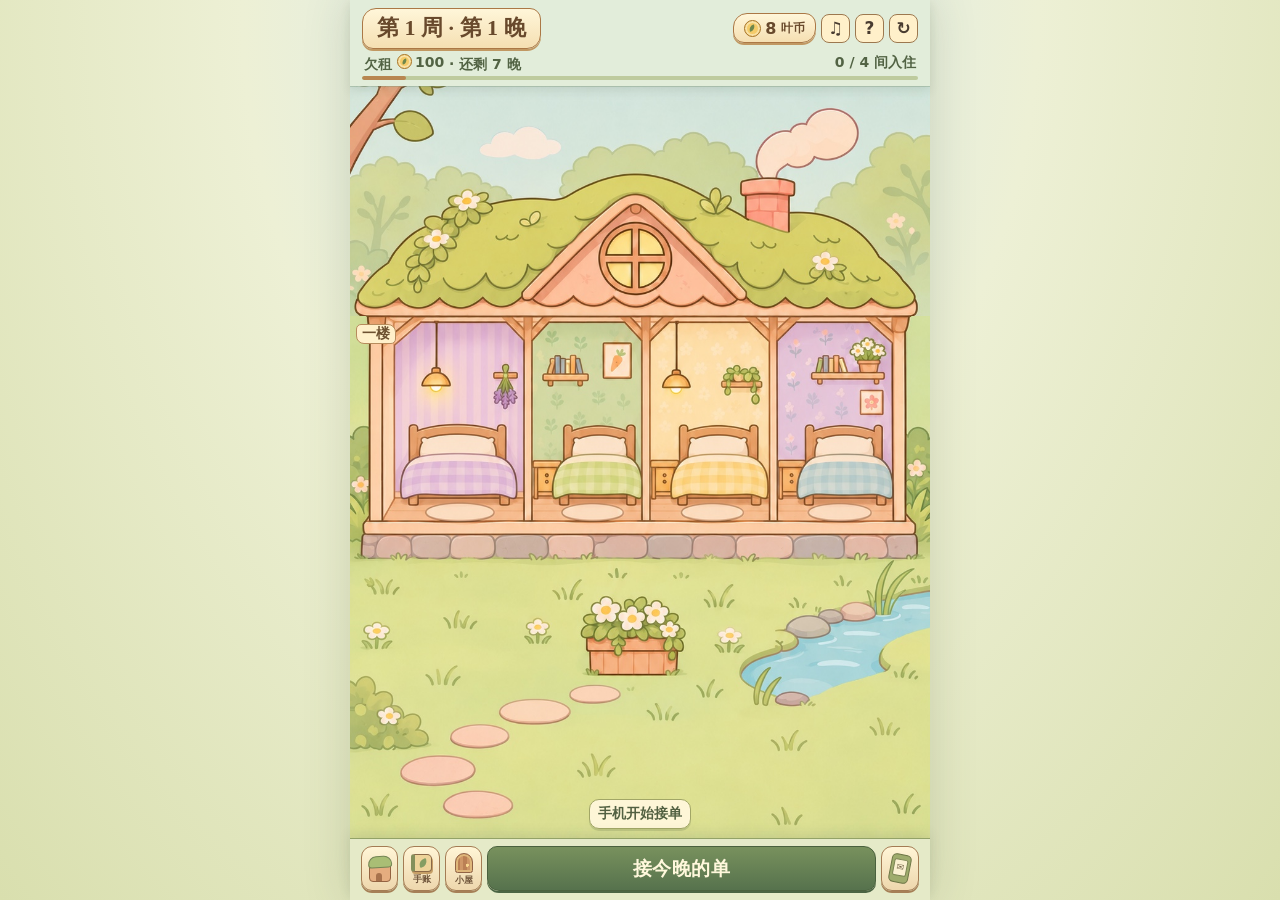
==== commit 13a43261: "Add the innkeeper’s cottage, furniture and seasonal tour groups" ====
--- a/creek-inn/index.html
+++ b/creek-inn/index.html
@@ -5,9 +5,9 @@
 <meta name="viewport" content="width=device-width, initial-scale=1, viewport-fit=cover">
 <meta name="theme-color" content="#e8edce">
 <title>溪湾旅栈试玩</title>
-<link rel="stylesheet" href="./inn.css?v=stays-and-gifts">
-<script src="./hospitality.js?v=stays-and-gifts" defer></script>
-<script src="./inn.js?v=stays-and-gifts" defer></script>
+<link rel="stylesheet" href="./inn.css?v=cottage-season26">
+<script src="./hospitality.js?v=cottage-season26" defer></script>
+<script src="./inn.js?v=cottage-season26" defer></script>
 </head>
 <body>
 <main id="game" class="game" aria-label="溪湾旅栈">
@@ -99,20 +99,51 @@
   </div>
 </dialog>
 
+<dialog id="cottage" class="cottage" aria-labelledby="cottageTitle">
+  <div class="cottage-screen">
+    <header class="cottage-header">
+      <form method="dialog"><button class="cottage-back" aria-label="离开小屋">‹ <span>返回</span></button></form>
+      <div><p id="cottageDate"></p><h2 id="cottageTitle">我的小屋</h2></div>
+      <div id="cottageWallet" class="cottage-wallet" aria-label="钱包"></div>
+    </header>
+    <section class="cottage-living" aria-label="小屋室内">
+      <div class="cottage-stage">
+        <img class="cottage-plate" src="./assets/cottage/interior.webp" alt="阳光照进阁楼，窗前铺着一张圆毯">
+        <img id="cottageFurniture" class="cottage-furniture" alt="" hidden>
+        <div id="cottageGuest" class="cottage-guest" hidden></div>
+        <p id="cottageSpeech" class="cottage-speech" hidden></p>
+        <span id="cottagePreview" class="cottage-preview" hidden>试摆中</span>
+      </div>
+    </section>
+    <section class="cottage-bottom">
+      <div id="cottageVisit" class="cottage-visit"></div>
+      <div id="cottageDrawer" class="cottage-drawer" hidden>
+        <div class="cottage-drawer-head"><h3>挑一件家具</h3><button id="cottageFold" class="cottage-fold">收起</button></div>
+        <div id="cottageChoices" class="cottage-choices" aria-label="家具款式"></div>
+        <div id="cottageOffer" class="cottage-offer"></div>
+      </div>
+      <p id="cottageStatus" role="status" class="cottage-status"></p>
+      <nav class="cottage-tools" aria-label="小屋功能">
+        <button id="cottageDress" aria-controls="cottageDrawer" aria-expanded="false"><i class="furniture-icon furniture-cushion" aria-hidden="true"></i>换家具</button>
+        <button id="cottageInvite"><i class="journal-icon" aria-hidden="true"></i>邀朋友</button>
+        <button id="cottageGifts"><i class="cottage-present" aria-hidden="true"></i>礼物柜</button>
+      </nav>
+    </section>
+  </div>
+</dialog>
+
 <dialog id="hospitality" class="paper hospitality" aria-labelledby="hospitalityTitle">
   <div class="hospitality-layout">
     <header class="hospitality-head">
-      <div><h2 id="hospitalityTitle">老板的小屋</h2><p id="hospitalityWallet"></p></div>
-      <form method="dialog"><button class="mini-button" aria-label="关闭小屋">×</button></form>
+      <div><h2 id="hospitalityTitle">客房装扮</h2><p id="hospitalityWallet"></p></div>
+      <form method="dialog"><button class="mini-button" aria-label="返回上一页">×</button></form>
     </header>
     <nav id="hospitalityNav" class="hospitality-nav" aria-label="小屋菜单">
       <button class="wood" data-page="rooms">客房装扮</button>
-      <button class="wood" data-page="owner">我的小屋</button>
       <button class="wood" data-page="friends">老朋友</button>
       <button class="wood" data-page="gifts">礼物柜</button>
     </nav>
     <div class="hospitality-scroll">
-      <div id="ownerRoom" class="owner-room" hidden></div>
       <div id="hospitalityContents"></div>
     </div>
     <p id="hospitalityStatus" class="hospitality-status" role="status"></p>
@@ -132,7 +163,7 @@
 <dialog id="keepsake" class="paper" aria-labelledby="keepsakeTitle">
   <div class="paper-inner">
     <h2 id="keepsakeTitle">带一件物件开下一季</h2>
-    <p>熟客回忆和合作客源会留下。</p>
+    <p>小屋家具、熟客回忆和合作客源都会留下。还可以带一件旅馆物品。</p>
     <label class="hospitality-picker">招牌物件 <select id="keepsakeSelect"></select></label>
     <div class="dialog-actions">
       <form method="dialog"><button class="wood">返回账单</button></form>
@@ -218,7 +249,7 @@
       <p id="buildRent"></p>
       <button class="wood" id="buildConfirm"></button>
     </section>
-    <div class="dialog-actions">
+    <div class="dialog-actions"><button id="buildFurnish" class="wood">客房装扮</button>
       <form method="dialog"><button class="wood primary">回到旅馆</button></form>
     </div>
   </div>
@@ -232,7 +263,7 @@
       <li>用叶币买客房摆件。查看客人对房间的反应，退房后可以在手机邀请老朋友来小屋做客。</li>
       <li>双人单可提前预约。留够房间，到店当晚会自动选中这一单。两位客人退房时会给委托谢礼。</li>
       <li>点动物看本领。每天可请一位到期的客人多留一晚，每位客人只能续住一次。续住会延后退房奖励，也会占一间房。</li>
-      <li>结算后查看明晚订单，关手机就进入下一天。每七晚交房租，交清后可以扩建。新增楼层从可接客的第一晚起，每层每晚多收 5 叶币。</li>
+      <li>结算后查看明晚订单，关手机就进入下一天。每七晚交房租，交清后可以扩建。新楼每层每晚增加 15 叶币房租。开到三层，第三周会收到旅行团订单。</li>
     </ol>
     <div class="dialog-actions"><form method="dialog"><button class="wood primary">回到旅馆</button></form></div>
   </div>
--- a/creek-inn/inn.css
+++ b/creek-inn/inn.css
@@ -580,26 +580,7 @@
 .friend-mood.poor { background:#f8dfc2; color:#923f34; }
 .friend-reason,.friend-summary,.visit-note { color:#5b6345; font-size:12px; line-height:1.4; }
 .visit-note { padding:5px 7px; background:#eee8c6; border-radius:6px; }
-.owner-room {
-  position:relative; isolation:isolate; height:144px; overflow:hidden; border:1px solid #af855a; border-radius:9px;
-  box-shadow:inset 6px 0 #b98c626b,inset -6px 0 #b98c626b,inset 0 5px #e7c582;
-  background:linear-gradient(180deg,transparent 69%,#ad774b 69% 71%,#f0c58e 71% 100%),
-    repeating-linear-gradient(90deg,#f5e0ac 0 14px,#f1d8a4 14px 25px);
-}
-.owner-room::before {
-  content:""; position:absolute; left:13%; top:14%; width:47px; height:55px; border:3px solid #9c7048; border-radius:22px 22px 5px 5px;
-  background:linear-gradient(90deg,transparent 46%,#af8054 46% 54%,transparent 54%),linear-gradient(0deg,#aac08b 32%,#c1ded3 32%);
-  box-shadow:inset 0 0 0 2px #f0ce89,0 3px #a87447;
-}
-.owner-room::after {
-  content:""; position:absolute; z-index:-1; inset:auto 14% 8%; height:21%; border:1px solid #cd9b65; border-radius:50%;
-  background:#edda9e;
-}
-.owner-room-label { position:absolute; bottom:5px; left:8px; font-size:11px; padding:3px 6px; background:#fff3cf; border:1px solid #b38a58; border-radius:5px; }
-.owner-seat { position:absolute; right:20%; bottom:20%; width:62px; height:39px; border:2px solid #99683f; border-radius:17px 19px 7px 8px; background:#e4ae75; box-shadow:inset 0 -8px #b17d54; display:grid; place-items:center; }
-.owner-seat::before,.owner-seat::after { content:""; position:absolute; bottom:-10px; width:5px; height:9px; background:#a6784d; border-radius:0 0 2px 2px; }
-.owner-seat::before { left:6px; }.owner-seat::after { right:6px; }
-.owner-room > .furniture-icon { position:absolute; bottom:19%; right:11%; }
+.furniture-icon { position:absolute; bottom:19%; right:11%; }
 .owner-visitor { position:absolute; bottom:11%; left:29%; width:67px; height:65px; object-fit:contain; }
 .owner-memory {
   position:absolute; top:11px; right:9px; max-width:59%; padding:4px 7px; border:1px solid #caad75; border-radius:10px;
@@ -657,3 +638,76 @@
   .lodging-forecast { max-height:34px; }
   .phone-room-plans { max-height:62px; }
 }
+
+.cottage {
+  width:min(100%,580px); max-width:100vw; height:100dvh; max-height:100dvh; margin:auto; overflow:hidden;
+  background:#f7e8c9; color:#493b2f; box-shadow:0 0 42px #55412c42;
+}
+.cottage::backdrop { background:#d9dcc6; }
+.cottage-screen { display:flex; flex-direction:column; height:100%; container-type:inline-size; }
+.cottage-header {
+  flex:none; display:grid; grid-template-columns:1fr auto 1fr; align-items:center; gap:8px;
+  padding:max(10px,env(safe-area-inset-top)) 16px 11px; border-bottom:3px double #bf9a65;
+  background:#f8edcf; text-align:center;
+}
+.cottage-header h2 { margin:2px 0 0; font:850 clamp(21px,6.3cqw,31px)/1.12 var(--serif); color:#4f5c3d; }
+.cottage-header p { font-size:11px; color:#755e42; }
+.cottage-header form { justify-self:start; }
+.cottage-back,.cottage-fold { border:1px solid #b99a69; border-radius:11px; background:#fff4d9; color:#67543c; }
+.cottage-back { display:flex; align-items:center; gap:4px; padding:5px 10px; min-height:38px; font-size:23px; line-height:1; }
+.cottage-back span,.cottage-fold { font-size:13px; }
+.cottage-wallet { justify-self:end; padding:5px 9px; border:1px solid #c3a268; border-radius:16px; background:#fff2c8; font-size:15px; font-weight:750; }
+.cottage-living {
+  flex:1; min-height:0; position:relative; overflow:hidden; display:grid; place-items:center;
+  background:#dfbe89 url("./assets/cottage/interior.webp") center/cover;
+}
+.cottage-living::before { position:absolute; content:""; inset:-12px; background:inherit; filter:blur(12px) brightness(.88); }
+.cottage-stage {
+  position:relative; width:100%; height:100%; isolation:isolate; overflow:hidden;
+  container-type:size;
+}
+.cottage-plate { position:absolute; width:100%; height:100%; object-fit:cover; object-position:50% 65%; }
+.cottage-furniture { position:absolute; right:8%; bottom:13%; width:37%; height:40%; object-fit:contain; object-position:center bottom; filter:drop-shadow(0 3px 2px #63482b38); }
+.cottage-guest { position:absolute; left:13%; bottom:15%; width:28%; height:32%; }
+.cottage-pet { width:100%; height:100%; border:0; padding:0; background:transparent; }
+.visiting-animal { width:100%; height:100%; object-fit:contain; object-position:center bottom; transform-origin:50% 95%; filter:drop-shadow(0 3px 2px #63482b40); animation:breathing 2.8s ease-in-out infinite; }
+.cottage-speech,.cottage-preview { position:absolute; padding:7px 10px; border:1.5px solid #af8a57; background:#fff6db; color:#534831; font-size:13px; line-height:1.5; }
+.cottage-speech { left:6%; bottom:48%; max-width:53%; border-radius:13px 14px 13px 3px; }
+.cottage-preview { right:5%; bottom:5%; padding:2px 8px; font-size:12px; border-radius:12px; }
+.cottage-bottom { position:relative; flex:none; background:#fff2d5; border-top:3px double #a77c4d; }
+.cottage-visit,.cottage-offer,.cottage-drawer-head,.cottage-fans { display:flex; align-items:center; justify-content:space-between; gap:8px; }
+.cottage-visit { min-height:64px; padding:8px 18px; background:#f6e7c6; }
+.cottage-appointment { display:grid; gap:3px; }
+.cottage-appointment strong,.cottage-drawer-head h3 { color:#4e5f40; font:800 18px/1.2 var(--serif); margin:0; }
+.cottage-appointment small,.cottage-visit .wood small { display:block; color:#6f5b41; font-size:12px; }
+.cottage-next { width:38px; height:40px; object-fit:contain; }
+.cottage-drawer { padding:8px 14px; }
+.cottage-fold { padding:5px 10px; }
+.cottage-choices { display:grid; grid-template-columns:repeat(3,minmax(0,1fr)); gap:7px; margin:7px 0; }
+.cottage-choice { display:grid; place-items:center; gap:2px; border:1px solid #c9a877; border-radius:10px; background:#fff8e6; padding:4px 2px; font-size:12px; color:#56472e; }
+.cottage-choice[aria-pressed=true] { outline:2px solid #6f8656; outline-offset:-2px; background:#ecedce; }
+.cottage-choice img { width:74%; height:clamp(35px,6.4dvh,62px); object-fit:contain; }
+.cottage-choice small,.cottage-choice .resource-value { font-size:11px; }
+.cottage-offer .wood,.cottage-visit .wood { min-height:36px; padding:4px 9px; }
+.cottage-offer .wood .resource-value { margin-left:5px; }
+.cottage-fans { justify-content:flex-start; gap:2px; font-size:11px; color:#696146; }
+.cottage-fan { width:24px; height:26px; object-fit:contain; }
+.cottage-tools { display:grid; grid-template-columns:repeat(3,minmax(0,1fr)); gap:8px; padding:7px 12px max(9px,env(safe-area-inset-bottom)); background:#e1dcba; border-top:1px solid #b8a379; }
+.cottage-tools button { display:flex; align-items:center; justify-content:center; gap:7px; min-height:44px; border:1px solid #a58f63; border-radius:10px; background:#fff2d4; color:#50492e; font-weight:750; font-size:14px; box-shadow:0 2px #ae966d; }
+.cottage-tools button[aria-expanded=true] { background:#dee7bc; border-color:#7e925d; }
+.cottage-present { display:inline-block; position:relative; width:19px; height:16px; border:1.5px solid #9f6a47; border-radius:3px; background:linear-gradient(90deg,#e5b87e 39%,#b97b63 40% 57%,#e5b87e 58%); }
+.cottage-present::before { content:""; position:absolute; inset:-4px -2px auto; height:4px; border:1px solid #9f6a47; border-radius:2px; background:#edca96; }
+.cottage-status { text-align:center; background:#e6edca; color:#4d6341; font-size:12px; padding:3px 7px; }
+.cottage-status:empty { display:none; }
+@media (max-height:500px) {
+  .cottage-header { padding-block:4px; }
+  .cottage-choice img { height:26px; }
+  .cottage-visit { min-height:48px; }
+  .cottage-drawer { padding-block:4px; }
+  .cottage-tools { padding-block:4px; }
+  .cottage-tools button { min-height:36px; }
+}
+@media (prefers-reduced-motion:reduce) { .visiting-animal { animation:none; } }
+
+.coach-order .order-portraits { grid-template-columns:repeat(3,10px); }
+.coach-order .order-portraits img { width:19px; height:29px; }
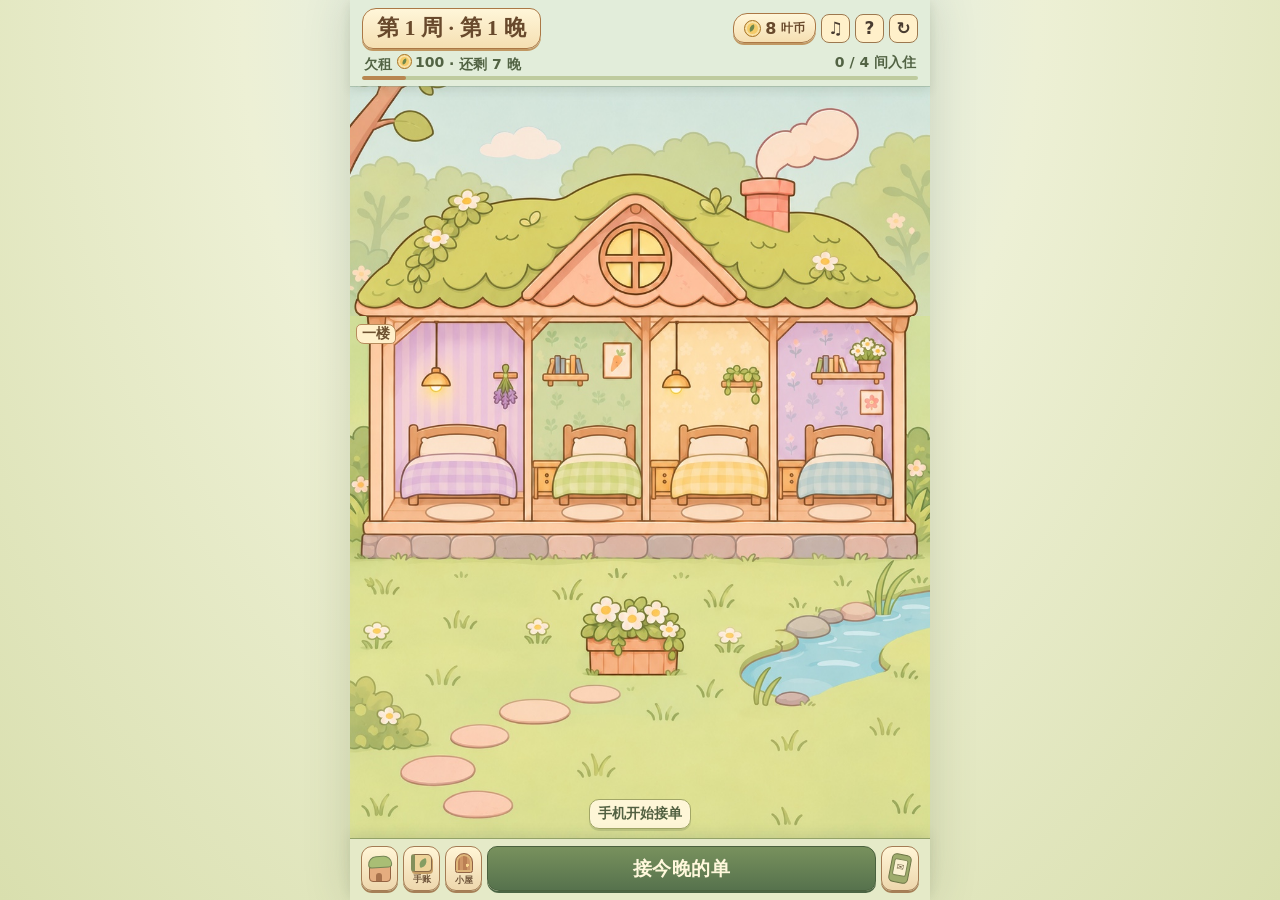
==== commit 4e87cb02: "Match the owner cottage and furniture to the inn’s original pastel cartoon art" ====
--- a/creek-inn/index.html
+++ b/creek-inn/index.html
@@ -5,9 +5,9 @@
 <meta name="viewport" content="width=device-width, initial-scale=1, viewport-fit=cover">
 <meta name="theme-color" content="#e8edce">
 <title>溪湾旅栈试玩</title>
-<link rel="stylesheet" href="./inn.css?v=cottage-season26">
-<script src="./hospitality.js?v=cottage-season26" defer></script>
-<script src="./inn.js?v=cottage-season26" defer></script>
+<link rel="stylesheet" href="./inn.css?v=cartoon-cottage-26">
+<script src="./hospitality.js?v=cartoon-cottage-26" defer></script>
+<script src="./inn.js?v=cartoon-cottage-26" defer></script>
 </head>
 <body>
 <main id="game" class="game" aria-label="溪湾旅栈">
@@ -107,13 +107,15 @@
       <div id="cottageWallet" class="cottage-wallet" aria-label="钱包"></div>
     </header>
     <section class="cottage-living" aria-label="小屋室内">
-      <div class="cottage-stage">
-        <img class="cottage-plate" src="./assets/cottage/interior.webp" alt="阳光照进阁楼，窗前铺着一张圆毯">
+      <div class="cottage-roof" aria-hidden="true"></div>
+      <div class="cottage-stage"><div class="cottage-canvas">
+        <img class="cottage-plate" src="./assets/cottage/interior.webp?v=cartoon-room" alt="浅绿叶纹墙纸，圆窗旁是一张绿格子小床，床前铺着椭圆地毯">
         <img id="cottageFurniture" class="cottage-furniture" alt="" hidden>
         <div id="cottageGuest" class="cottage-guest" hidden></div>
         <p id="cottageSpeech" class="cottage-speech" hidden></p>
         <span id="cottagePreview" class="cottage-preview" hidden>试摆中</span>
-      </div>
+      </div></div>
+      <div class="cottage-foundation" aria-hidden="true"></div>
     </section>
     <section class="cottage-bottom">
       <div id="cottageVisit" class="cottage-visit"></div>
--- a/creek-inn/inn.css
+++ b/creek-inn/inn.css
@@ -658,17 +658,18 @@
 .cottage-back span,.cottage-fold { font-size:13px; }
 .cottage-wallet { justify-self:end; padding:5px 9px; border:1px solid #c3a268; border-radius:16px; background:#fff2c8; font-size:15px; font-weight:750; }
 .cottage-living {
-  flex:1; min-height:0; position:relative; overflow:hidden; display:grid; place-items:center;
-  background:#dfbe89 url("./assets/cottage/interior.webp") center/cover;
-}
-.cottage-living::before { position:absolute; content:""; inset:-12px; background:inherit; filter:blur(12px) brightness(.88); }
-.cottage-stage {
-  position:relative; width:100%; height:100%; isolation:isolate; overflow:hidden;
-  container-type:size;
-}
-.cottage-plate { position:absolute; width:100%; height:100%; object-fit:cover; object-position:50% 65%; }
-.cottage-furniture { position:absolute; right:8%; bottom:13%; width:37%; height:40%; object-fit:contain; object-position:center bottom; filter:drop-shadow(0 3px 2px #63482b38); }
-.cottage-guest { position:absolute; left:13%; bottom:15%; width:28%; height:32%; }
+  flex:1; min-height:0; position:relative; overflow:hidden; display:flex; flex-direction:column;
+  align-items:center; background:#e4e8bc; container-type:size;
+}
+.cottage-roof { flex:4; width:100%; background:#daeadf url("./assets/cutaway/roof.jpg") center bottom/100% auto no-repeat; }
+.cottage-foundation { flex:1; width:100%; background:#e0e5ae url("./assets/cutaway/yard.jpg") center top/100% auto no-repeat; }
+.cottage-stage { position:relative; width:100%; height:min(124.96cqw,100cqh); flex:none; isolation:isolate; overflow:hidden; }
+.cottage-canvas {
+  position:absolute; left:0; bottom:min(0px,calc((100% - 124.96cqw)*.36)); width:100%; aspect-ratio:1122/1402;
+}
+.cottage-plate { position:absolute; width:100%; height:100%; }
+.cottage-furniture { position:absolute; right:10%; bottom:24%; width:34%; height:34%; object-fit:contain; object-position:center bottom; }
+.cottage-guest { position:absolute; left:14%; bottom:23%; width:23%; height:27%; }
 .cottage-pet { width:100%; height:100%; border:0; padding:0; background:transparent; }
 .visiting-animal { width:100%; height:100%; object-fit:contain; object-position:center bottom; transform-origin:50% 95%; filter:drop-shadow(0 3px 2px #63482b40); animation:breathing 2.8s ease-in-out infinite; }
 .cottage-speech,.cottage-preview { position:absolute; padding:7px 10px; border:1.5px solid #af8a57; background:#fff6db; color:#534831; font-size:13px; line-height:1.5; }
